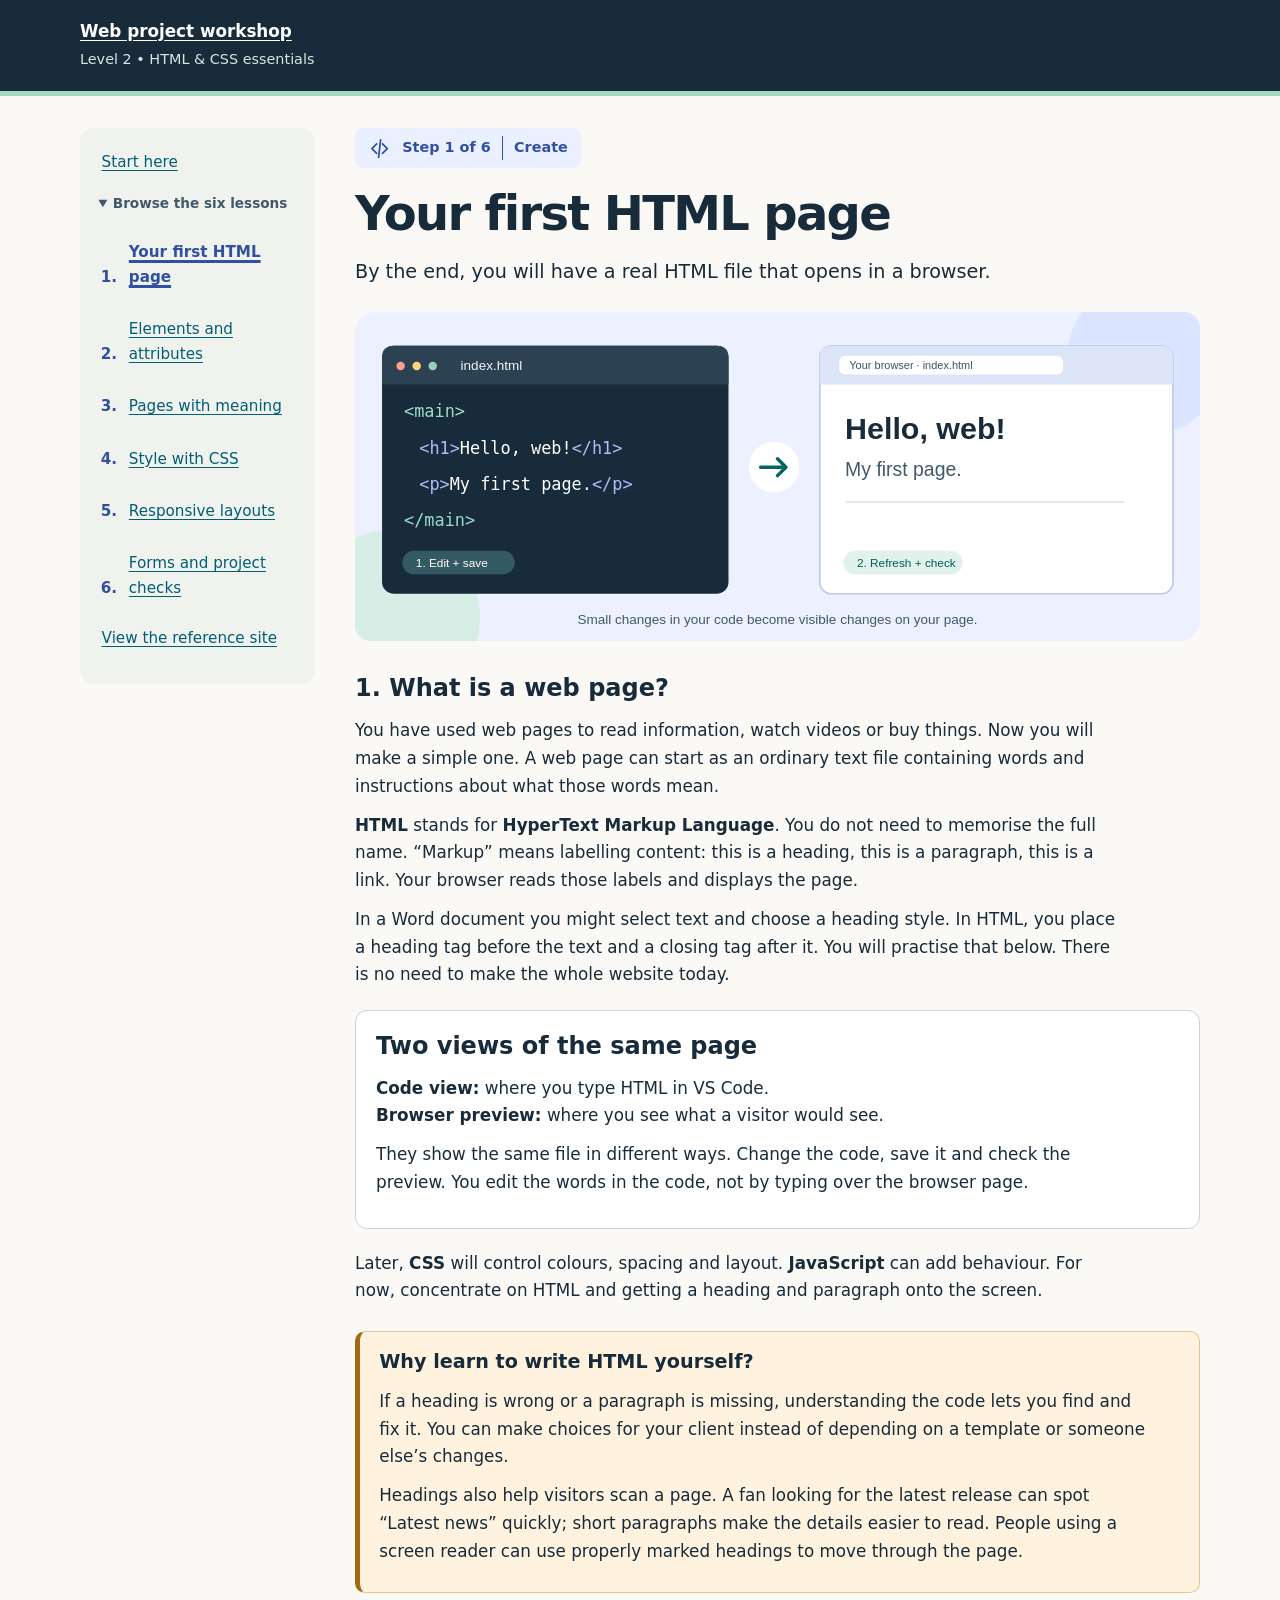
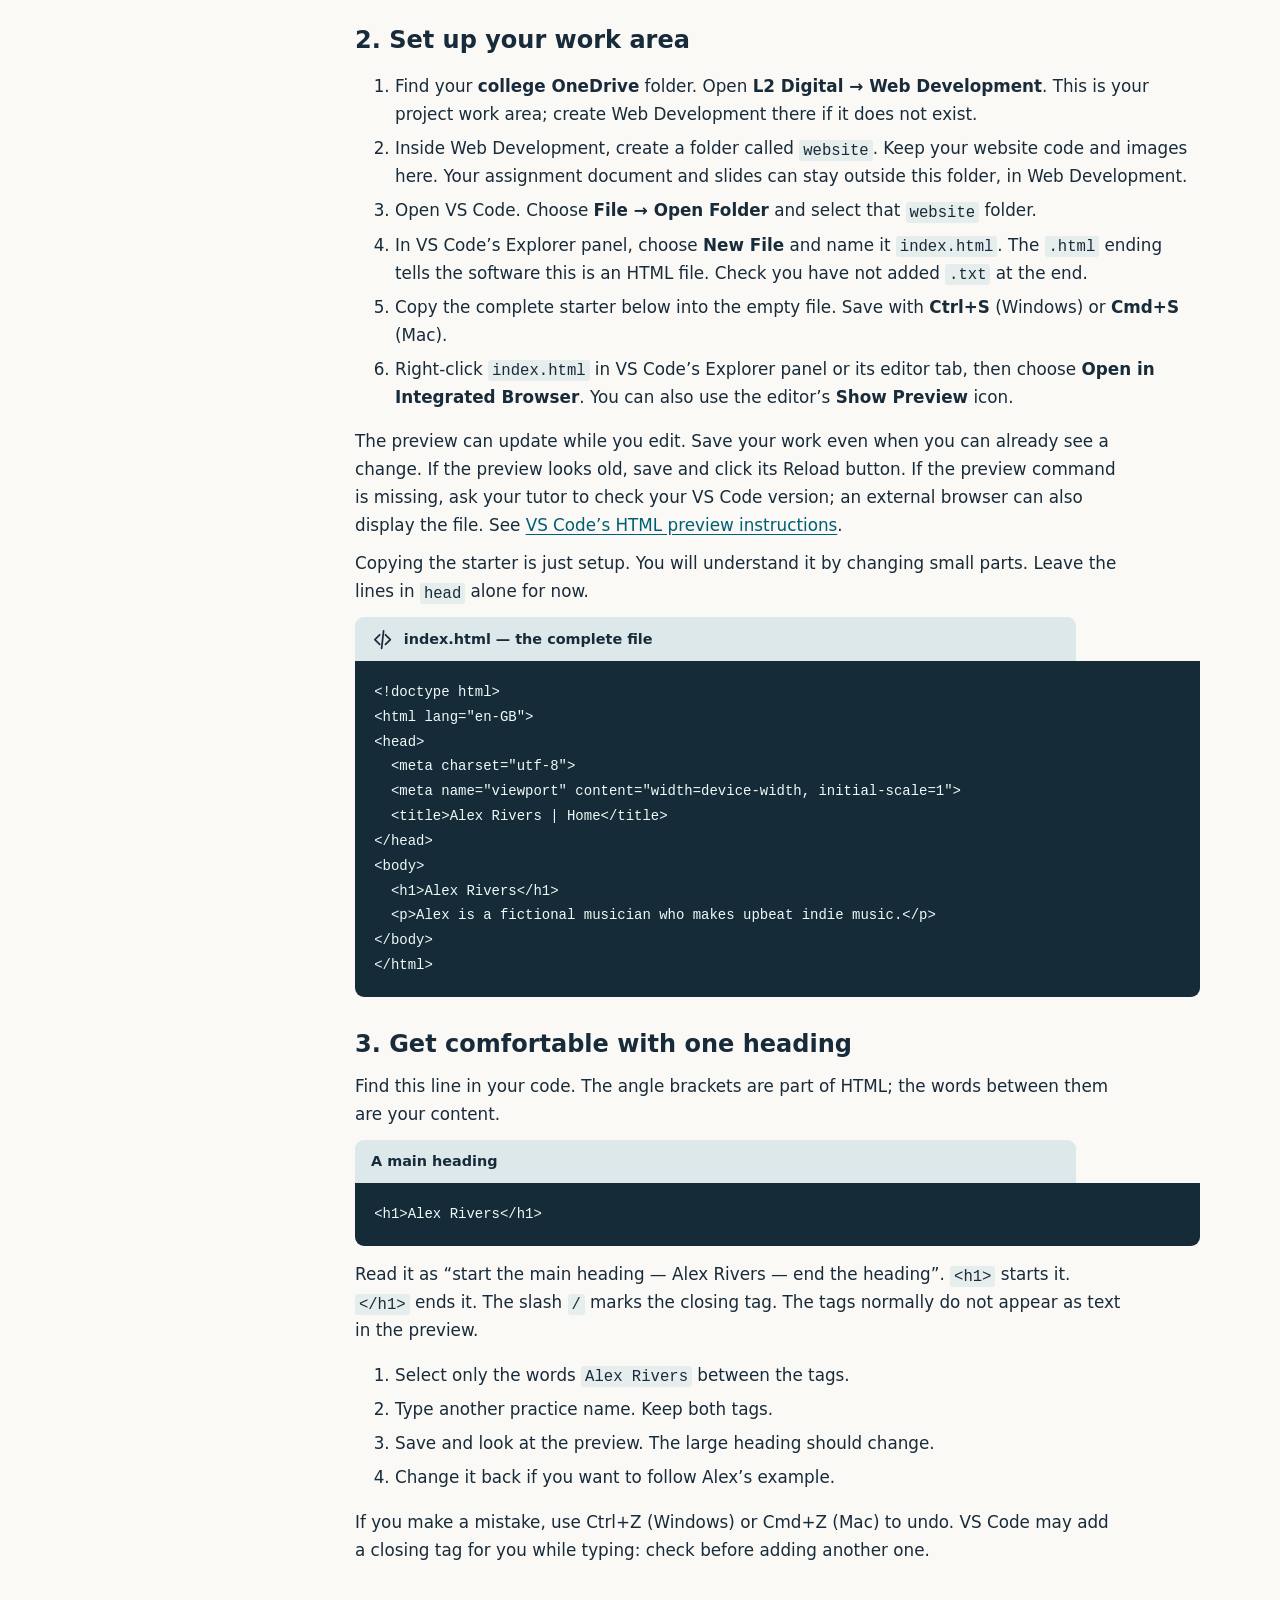
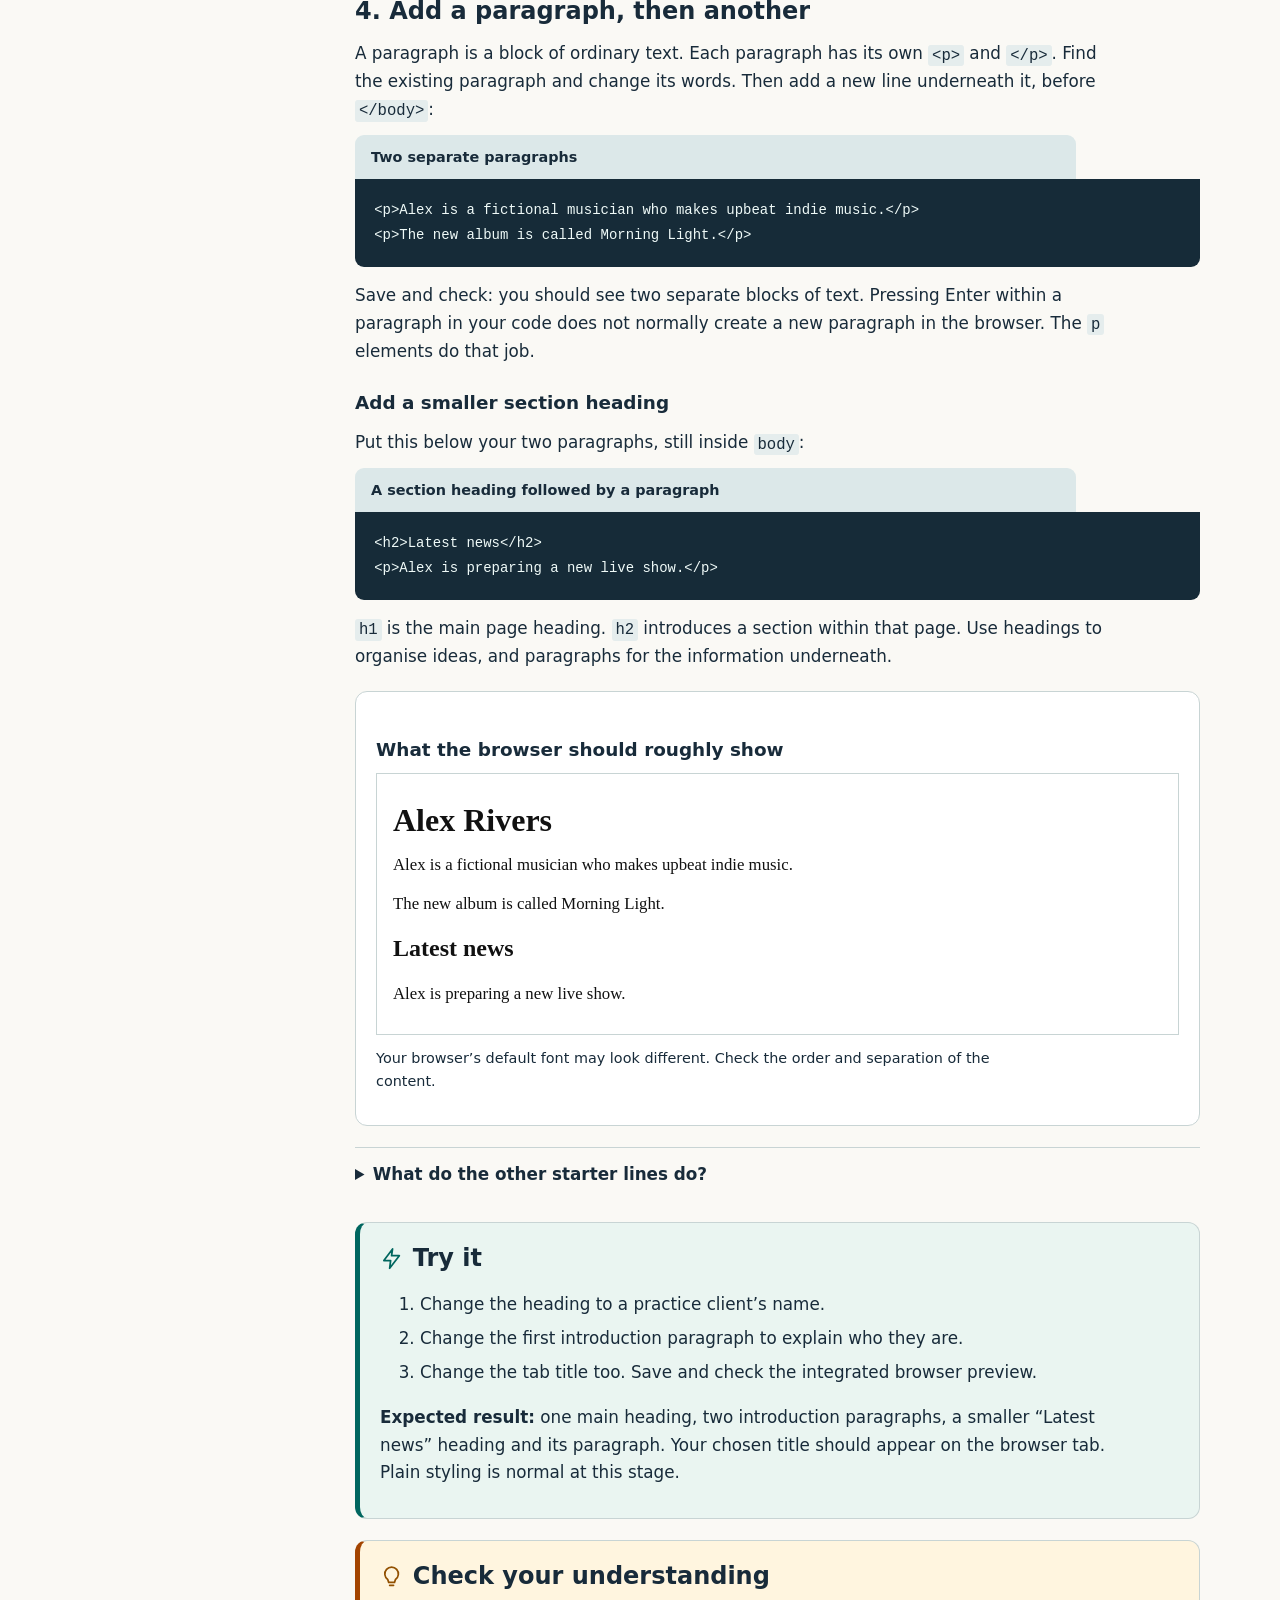
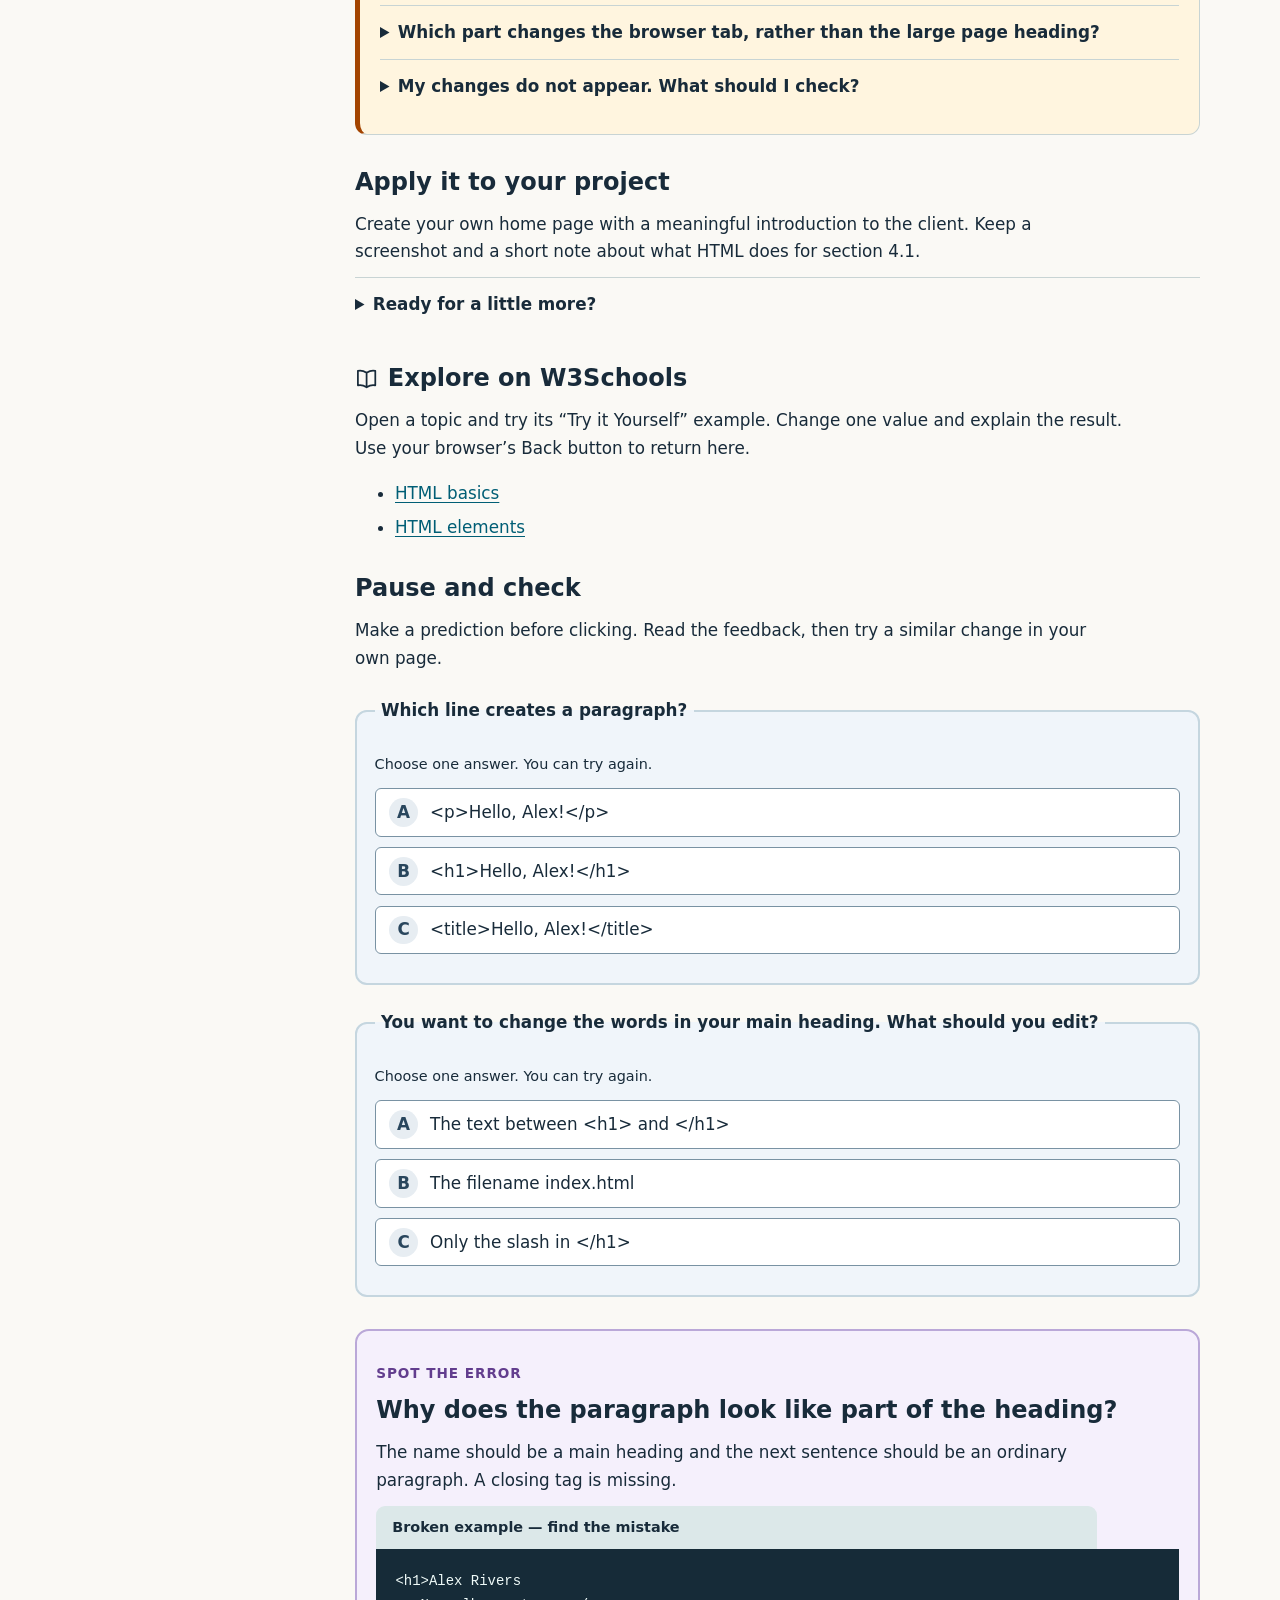
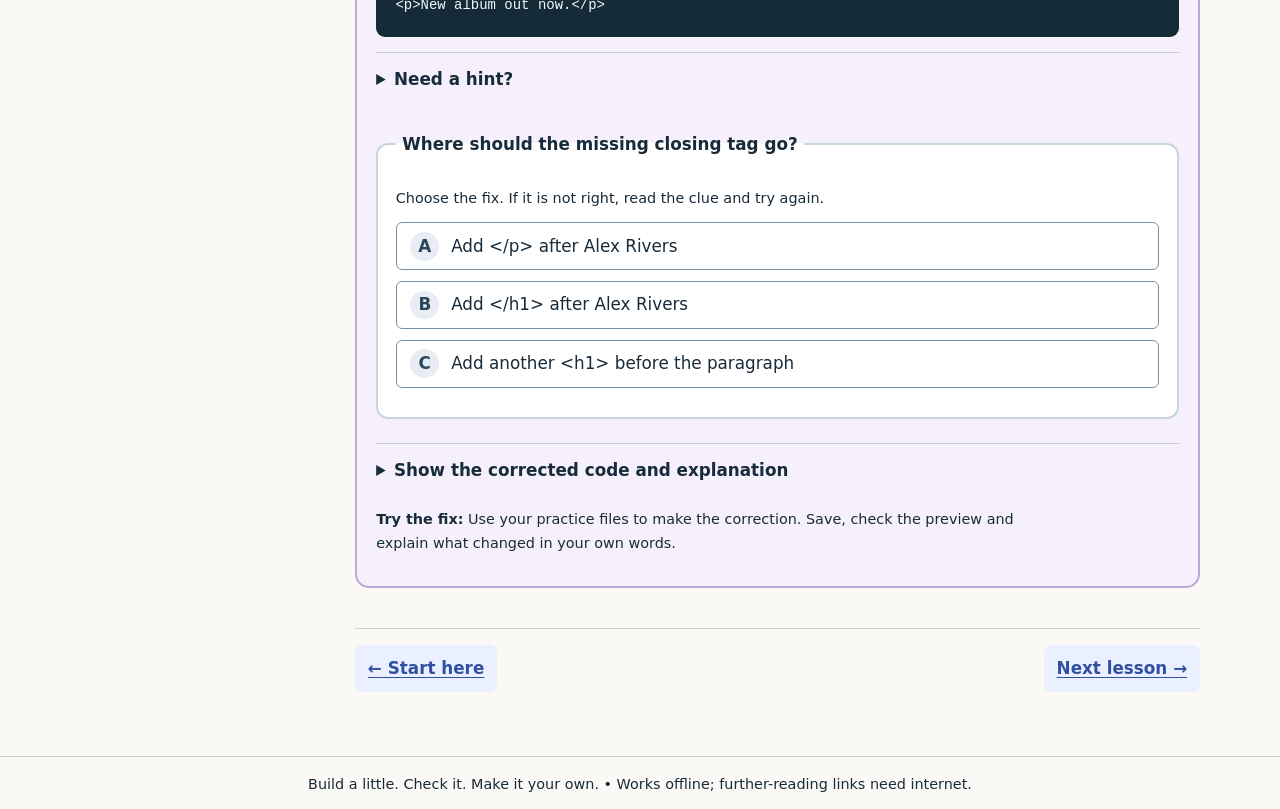
==== 01-first-page.html @ 6887e964 "initial commit" ====
<!doctype html>
<html lang="en-GB"><head><meta charset="utf-8"><meta name="viewport" content="width=device-width, initial-scale=1"><title>Your first HTML page | Web project workshop</title><link rel="stylesheet" href="tutorial.css"><script src="tutorial.js" defer></script></head>
<body data-step="1"><a class="skip" href="#main">Skip to lesson</a><header class="site-header"><a href="project_tutorial.html">Web project workshop</a><p>Level 2 • HTML &amp; CSS essentials</p></header><div class="shell"><nav class="lesson-nav" aria-label="Tutorial lessons"><a href="project_tutorial.html">Start here</a><details class="lesson-menu" open><summary>Browse the six lessons</summary><ol><li><a href="01-first-page.html" aria-current="page">Your first HTML page</a></li><li><a href="02-elements-attributes.html">Elements and attributes</a></li><li><a href="03-semantic-pages.html">Pages with meaning</a></li><li><a href="04-css-basics.html">Style with CSS</a></li><li><a href="05-responsive-layout.html">Responsive layouts</a></li><li><a href="06-forms-testing.html">Forms and project checks</a></li></ol><p><a href="example/index.html">View the reference site</a></p></details></nav><main id="main"><div class="lesson-badge"><svg class="icon" viewBox="0 0 24 24" fill="none" stroke="currentColor" stroke-width="1.8" stroke-linecap="round" stroke-linejoin="round" aria-hidden="true"><path d="m9 7-5 5 5 5m6-10 5 5-5 5m-2-14-2 18"/></svg><span>Step 1 of 6</span><span class="badge-topic">Create</span></div><h1>Your first HTML page</h1><p class="intro">By the end, you will have a real HTML file that opens in a browser.</p><figure class="lesson-visual"><img src="assets/from-code-to-page.svg" width="1000" height="390" alt="Edit and save HTML in your code editor, then refresh the browser to see the result."></figure><h2>1. What is a web page?</h2><p>You have used web pages to read information, watch videos or buy things. Now you will make a simple one. A web page can start as an ordinary text file containing words and instructions about what those words mean.</p><p><strong>HTML</strong> stands for <strong>HyperText Markup Language</strong>. You do not need to memorise the full name. “Markup” means labelling content: this is a heading, this is a paragraph, this is a link. Your browser reads those labels and displays the page.</p><p>In a Word document you might select text and choose a heading style. In HTML, you place a heading tag before the text and a closing tag after it. You will practise that below. There is no need to make the whole website today.</p><div class="panel"><h2>Two views of the same page</h2><p><strong>Code view:</strong> where you type HTML in VS Code.<br><strong>Browser preview:</strong> where you see what a visitor would see.</p><p>They show the same file in different ways. Change the code, save it and check the preview. You edit the words in the code, not by typing over the browser page.</p></div><p>Later, <strong>CSS</strong> will control colours, spacing and layout. <strong>JavaScript</strong> can add behaviour. For now, concentrate on HTML and getting a heading and paragraph onto the screen.</p>
<aside class="why-panel"><h2>Why learn to write HTML yourself?</h2><p>If a heading is wrong or a paragraph is missing, understanding the code lets you find and fix it. You can make choices for your client instead of depending on a template or someone else’s changes.</p><p>Headings also help visitors scan a page. A fan looking for the latest release can spot “Latest news” quickly; short paragraphs make the details easier to read. People using a screen reader can use properly marked headings to move through the page.</p></aside><h2>2. Set up your work area</h2><ol><li>Find your <strong>college OneDrive</strong> folder. Open <strong>L2 Digital → Web Development</strong>. This is your project work area; create Web Development there if it does not exist.</li><li>Inside Web Development, create a folder called <code>website</code>. Keep your website code and images here. Your assignment document and slides can stay outside this folder, in Web Development.</li><li>Open VS Code. Choose <strong>File → Open Folder</strong> and select that <code>website</code> folder.</li><li>In VS Code’s Explorer panel, choose <strong>New File</strong> and name it <code>index.html</code>. The <code>.html</code> ending tells the software this is an HTML file. Check you have not added <code>.txt</code> at the end.</li><li>Copy the complete starter below into the empty file. Save with <strong>Ctrl+S</strong> (Windows) or <strong>Cmd+S</strong> (Mac).</li><li>Right-click <code>index.html</code> in VS Code’s Explorer panel or its editor tab, then choose <strong>Open in Integrated Browser</strong>. You can also use the editor’s <strong>Show Preview</strong> icon.</li></ol><p>The preview can update while you edit. Save your work even when you can already see a change. If the preview looks old, save and click its Reload button. If the preview command is missing, ask your tutor to check your VS Code version; an external browser can also display the file. See <a href="https://code.visualstudio.com/docs/languages/html#_preview-html-files-in-the-integrated-browser">VS Code’s HTML preview instructions</a>.</p><p>Copying the starter is just setup. You will understand it by changing small parts. Leave the lines in <code>head</code> alone for now.</p>
<p class="code-title"><svg class="icon" viewBox="0 0 24 24" fill="none" stroke="currentColor" stroke-width="1.8" stroke-linecap="round" stroke-linejoin="round" aria-hidden="true"><path d="m9 7-5 5 5 5m6-10 5 5-5 5m-2-14-2 18"/></svg>index.html — the complete file</p><pre tabindex="0" aria-label="index.html — the complete file"><code>&lt;!doctype html&gt;
&lt;html lang=&quot;en-GB&quot;&gt;
&lt;head&gt;
  &lt;meta charset=&quot;utf-8&quot;&gt;
  &lt;meta name=&quot;viewport&quot; content=&quot;width=device-width, initial-scale=1&quot;&gt;
  &lt;title&gt;Alex Rivers | Home&lt;/title&gt;
&lt;/head&gt;
&lt;body&gt;
  &lt;h1&gt;Alex Rivers&lt;/h1&gt;
  &lt;p&gt;Alex is a fictional musician who makes upbeat indie music.&lt;/p&gt;
&lt;/body&gt;
&lt;/html&gt;</code></pre>
<h2>3. Get comfortable with one heading</h2><p>Find this line in your code. The angle brackets are part of HTML; the words between them are your content.</p><p class="code-title">A main heading</p><pre tabindex="0" aria-label="A main heading"><code>&lt;h1&gt;Alex Rivers&lt;/h1&gt;</code></pre><p>Read it as “start the main heading — Alex Rivers — end the heading”. <code>&lt;h1&gt;</code> starts it. <code>&lt;/h1&gt;</code> ends it. The slash <code>/</code> marks the closing tag. The tags normally do not appear as text in the preview.</p><ol><li>Select only the words <code>Alex Rivers</code> between the tags.</li><li>Type another practice name. Keep both tags.</li><li>Save and look at the preview. The large heading should change.</li><li>Change it back if you want to follow Alex’s example.</li></ol><p>If you make a mistake, use Ctrl+Z (Windows) or Cmd+Z (Mac) to undo. VS Code may add a closing tag for you while typing: check before adding another one.</p>
<h2>4. Add a paragraph, then another</h2><p>A paragraph is a block of ordinary text. Each paragraph has its own <code>&lt;p&gt;</code> and <code>&lt;/p&gt;</code>. Find the existing paragraph and change its words. Then add a new line underneath it, before <code>&lt;/body&gt;</code>:</p><p class="code-title">Two separate paragraphs</p><pre tabindex="0" aria-label="Two separate paragraphs"><code>&lt;p&gt;Alex is a fictional musician who makes upbeat indie music.&lt;/p&gt;
&lt;p&gt;The new album is called Morning Light.&lt;/p&gt;</code></pre><p>Save and check: you should see two separate blocks of text. Pressing Enter within a paragraph in your code does not normally create a new paragraph in the browser. The <code>p</code> elements do that job.</p><h3>Add a smaller section heading</h3><p>Put this below your two paragraphs, still inside <code>body</code>:</p><p class="code-title">A section heading followed by a paragraph</p><pre tabindex="0" aria-label="A section heading followed by a paragraph"><code>&lt;h2&gt;Latest news&lt;/h2&gt;
&lt;p&gt;Alex is preparing a new live show.&lt;/p&gt;</code></pre><p><code>h1</code> is the main page heading. <code>h2</code> introduces a section within that page. Use headings to organise ideas, and paragraphs for the information underneath.</p><div class="example"><h3>What the browser should roughly show</h3><div class="text-preview"><p class="preview-h1">Alex Rivers</p><p>Alex is a fictional musician who makes upbeat indie music.</p><p>The new album is called Morning Light.</p><p class="preview-h2">Latest news</p><p>Alex is preparing a new live show.</p></div><p class="small">Your browser’s default font may look different. Check the order and separation of the content.</p></div><details><summary>What do the other starter lines do?</summary><ul><li><code>&lt;!doctype html&gt;</code> tells the browser to use modern HTML.</li><li><code>&lt;html lang="en-GB"&gt;</code> wraps the document and identifies its language.</li><li><code>&lt;head&gt;</code> contains information about the page. It is different from the visible <code>&lt;header&gt;</code> you will meet later.</li><li><code>charset="utf-8"</code> supports characters such as £.</li><li>The <code>viewport</code> line helps the page use a mobile screen’s width.</li><li><code>&lt;title&gt;</code> sets the browser-tab title.</li><li><code>&lt;body&gt;</code> contains the visible content. Here, <code>h1</code> is the main heading and <code>p</code> is a paragraph.</li></ul></details><section class="task"><h2><svg class="icon" viewBox="0 0 24 24" fill="none" stroke="currentColor" stroke-width="1.8" stroke-linecap="round" stroke-linejoin="round" aria-hidden="true"><path d="m13 2-9 12h7l-1 8 10-13h-8Z"/></svg>Try it</h2><ol><li>Change the heading to a practice client’s name.</li><li>Change the first introduction paragraph to explain who they are.</li><li>Change the tab title too. Save and check the integrated browser preview.</li></ol><p><strong>Expected result:</strong> one main heading, two introduction paragraphs, a smaller “Latest news” heading and its paragraph. Your chosen title should appear on the browser tab. Plain styling is normal at this stage.</p></section><section class="check"><h2><svg class="icon" viewBox="0 0 24 24" fill="none" stroke="currentColor" stroke-width="1.8" stroke-linecap="round" stroke-linejoin="round" aria-hidden="true"><path d="M9 18h6m-5 3h4M8 15a7 7 0 1 1 8 0l-1 3H9Z"/></svg>Check your understanding</h2><details><summary>Which part changes the browser tab, rather than the large page heading?</summary><p>The <code>title</code> element changes the tab. The <code>h1</code> element changes the visible main heading.</p></details><details><summary>My changes do not appear. What should I check?</summary><p>Save the file, use the preview’s Reload button, then check that the preview shows the same file you edited. Check its folder and filename.</p></details></section><h2>Apply it to your project</h2><p>Create your own home page with a meaningful introduction to the client. Keep a screenshot and a short note about what HTML does for section 4.1.</p><details><summary>Ready for a little more?</summary><p>Add a second <code>h2</code> section called “About the music”, with a paragraph beneath it. Explain how a visitor can tell which paragraph belongs to each heading.</p></details><section><h2 class="reading-title"><svg class="icon" viewBox="0 0 24 24" fill="none" stroke="currentColor" stroke-width="1.8" stroke-linecap="round" stroke-linejoin="round" aria-hidden="true"><path d="M12 6v15M3 4c4-1 6 0 9 2 3-2 5-3 9-2v15c-4-1-6 0-9 2-3-2-5-3-9-2Z"/></svg>Explore on W3Schools</h2><p>Open a topic and try its “Try it Yourself” example. Change one value and explain the result. Use your browser’s Back button to return here.</p><ul><li><a href="https://www.w3schools.com/html/html_basic.asp">HTML basics</a></li><li><a href="https://www.w3schools.com/html/html_elements.asp">HTML elements</a></li></ul></section><section class="understanding"><h2>Pause and check</h2><p>Make a prediction before clicking. Read the feedback, then try a similar change in your own page.</p><fieldset class="quiz" id="quiz-1-1"><legend>Which line creates a paragraph?</legend><p class="small">Choose one answer. You can try again.</p><div class="quiz-options"><button type="button" class="quiz-option" aria-pressed="false" data-correct="true" data-feedback="Correct. The p element marks a paragraph of ordinary text." disabled><span class="answer-letter">A</span><span>&lt;p&gt;Hello, Alex!&lt;/p&gt;</span></button><button type="button" class="quiz-option" aria-pressed="false" data-correct="false" data-feedback="That creates the main page heading. Try the tag used for a paragraph." disabled><span class="answer-letter">B</span><span>&lt;h1&gt;Hello, Alex!&lt;/h1&gt;</span></button><button type="button" class="quiz-option" aria-pressed="false" data-correct="false" data-feedback="That changes the browser-tab title, not a paragraph in the page." disabled><span class="answer-letter">C</span><span>&lt;title&gt;Hello, Alex!&lt;/title&gt;</span></button></div><p class="quiz-feedback" role="status" aria-live="polite" aria-atomic="true"></p><noscript><p>Clickable answers need JavaScript. Think of your answer, then open the explanation below.</p><details><summary>Answer and explanation</summary><p>&lt;p&gt;Hello, Alex!&lt;/p&gt;. Correct. The p element marks a paragraph of ordinary text.</p></details></noscript></fieldset><fieldset class="quiz" id="quiz-1-2"><legend>You want to change the words in your main heading. What should you edit?</legend><p class="small">Choose one answer. You can try again.</p><div class="quiz-options"><button type="button" class="quiz-option" aria-pressed="false" data-correct="true" data-feedback="Correct. Keep the tags and replace the content between them." disabled><span class="answer-letter">A</span><span>The text between &lt;h1&gt; and &lt;/h1&gt;</span></button><button type="button" class="quiz-option" aria-pressed="false" data-correct="false" data-feedback="Renaming the file does not change the heading text inside it." disabled><span class="answer-letter">B</span><span>The filename index.html</span></button><button type="button" class="quiz-option" aria-pressed="false" data-correct="false" data-feedback="The slash is part of the closing tag. Keep it and change the words instead." disabled><span class="answer-letter">C</span><span>Only the slash in &lt;/h1&gt;</span></button></div><p class="quiz-feedback" role="status" aria-live="polite" aria-atomic="true"></p><noscript><p>Clickable answers need JavaScript. Think of your answer, then open the explanation below.</p><details><summary>Answer and explanation</summary><p>The text between &lt;h1&gt; and &lt;/h1&gt;. Correct. Keep the tags and replace the content between them.</p></details></noscript></fieldset></section><section class="debug-check" id="debug-1"><p class="kicker">Spot the error</p><h2>Why does the paragraph look like part of the heading?</h2><p>The name should be a main heading and the next sentence should be an ordinary paragraph. A closing tag is missing.</p><p class="code-title">Broken example — find the mistake</p><pre tabindex="0" aria-label="Broken code to inspect"><code>&lt;h1&gt;Alex Rivers
&lt;p&gt;New album out now.&lt;/p&gt;</code></pre><details><summary>Need a hint?</summary><p>Match each opening tag to a closing tag with the same name. Which one has no partner?</p></details><fieldset class="quiz"><legend>Where should the missing closing tag go?</legend><p class="small">Choose the fix. If it is not right, read the clue and try again.</p><div class="quiz-options"><button type="button" class="quiz-option" aria-pressed="false" data-correct="false" data-feedback="The name starts with h1, so it needs a matching closing h1 tag." disabled><span class="answer-letter">A</span><span>Add &lt;/p&gt; after Alex Rivers</span></button><button type="button" class="quiz-option" aria-pressed="false" data-correct="true" data-feedback="Correct. Close the heading after the name, before starting the paragraph. Otherwise the browser can treat the paragraph as content inside the heading." disabled><span class="answer-letter">B</span><span>Add &lt;/h1&gt; after Alex Rivers</span></button><button type="button" class="quiz-option" aria-pressed="false" data-correct="false" data-feedback="Another opening tag does not close the first heading. Use a closing tag with a slash." disabled><span class="answer-letter">C</span><span>Add another &lt;h1&gt; before the paragraph</span></button></div><p class="quiz-feedback" role="status" aria-live="polite" aria-atomic="true"></p><noscript><p>Clickable answers need JavaScript. Use the hint and open the worked fix below to check your answer.</p></noscript></fieldset><details class="debug-solution"><summary>Show the corrected code and explanation</summary><pre tabindex="0" aria-label="Corrected code"><code>&lt;h1&gt;Alex Rivers&lt;/h1&gt;
&lt;p&gt;New album out now.&lt;/p&gt;</code></pre><p>Now the heading and paragraph are separate elements. Browsers often try to recover from mistakes, so broken HTML may still display something; check the structure as well as its appearance.</p></details><p class="small"><strong>Try the fix:</strong> Use your practice files to make the correction. Save, check the preview and explain what changed in your own words.</p></section><nav class="pager" aria-label="Lesson navigation"><a href="project_tutorial.html">← Start here</a><a href="02-elements-attributes.html">Next lesson →</a></nav></main></div><footer>Build a little. Check it. Make it your own. • Works offline; further-reading links need internet.</footer></body></html>
---- tutorial.css ----
* { box-sizing: border-box; }
:root { color-scheme: light; --ink: #182b3a; --teal: #00665f; --paper: #f7f6f1; --line: #c8d4d4; }
body { margin: 0; color: var(--ink); background: var(--paper); font: 1.05rem/1.65 system-ui, sans-serif; }
a { color: #005e75; text-underline-offset: .2em; }
a:hover { text-decoration-thickness: .16em; }
:focus-visible { outline: 3px solid #a34400; outline-offset: 4px; }
.skip { position: absolute; top: -6rem; left: 1rem; background: white; padding: .7rem; z-index: 5; }
.skip:focus { top: .5rem; }
.site-header { background: #182b3a; color: white; padding: 1.1rem max(1rem, calc((100% - 1120px)/2)); }
.site-header a { color: white; font-weight: 700; }
.site-header p { margin: .15rem 0; font-size: .9rem; color: #d1e9e5; }
.shell { max-width: 1160px; margin: auto; padding: 2rem 1.25rem 4rem; display: grid; gap: 2.5rem; grid-template-columns: 235px minmax(0, 1fr); }
.lesson-nav ol { margin: .5rem 0; padding-left: 1.4rem; }
.lesson-nav li { padding: .45rem .2rem; }
.lesson-nav a { display: inline-block; padding: .2rem; }
.lesson-nav [aria-current] { color: #182b3a; font-weight: 750; text-decoration-thickness: .18em; }
.lesson-nav { font-size: .95rem; }
main { min-width: 0; }
h1 { font-size: clamp(2rem, 5vw, 3rem); line-height: 1.13; letter-spacing: -.035em; margin: .5rem 0 1rem; }
h2 { font-size: 1.5rem; line-height: 1.3; margin: 2rem 0 .8rem; }
h3 { font-size: 1.15rem; margin: 1.4rem 0 .5rem; }
p { max-width: 72ch; margin: .7rem 0; }
.kicker { color: #00665f; font-weight: 750; font-size: .85rem; letter-spacing: .07em; text-transform: uppercase; }
.intro { font-size: 1.2rem; }
.panel, .task, .check, .example { border: 1px solid var(--line); padding: 1.25rem; border-radius: 12px; margin: 1.3rem 0; background: white; }
.task { border-left: 5px solid var(--teal); background: #eaf5f1; }
.check { background: #fff5df; border-left: 5px solid #a34400; }
.panel h2, .task h2, .check h2, .example h2 { margin-top: 0; }
li { margin: .4rem 0; }
code { font: .93em/1.6 ui-monospace, SFMono-Regular, Consolas, monospace; background: #e5eded; padding: .1em .25em; border-radius: 3px; overflow-wrap: anywhere; }
pre { background: #162b38; color: #effaf8; padding: 1.2rem; overflow-x: auto; border-radius: 8px; font-size: .94rem; tab-size: 2; }
pre code { background: transparent; padding: 0; color: inherit; overflow-wrap: normal; }
.code-title { font-weight: 700; font-size: .9rem; margin-bottom: -.4rem; }
button { font: inherit; background: #00665f; color: white; border: 2px solid #00665f; border-radius: 6px; padding: .55rem .85rem; cursor: pointer; }
button:hover { background: #004d48; }
button[aria-pressed="true"] { background: #182b3a; border-color: #182b3a; }
.controls { display: flex; flex-wrap: wrap; gap: .6rem; margin: .8rem 0; }
details { border-top: 1px solid var(--line); padding: .8rem 0; }
summary { cursor: pointer; font-weight: 700; }
.cards { display: grid; grid-template-columns: repeat(2,minmax(0,1fr)); gap: 1rem; }
.card { display: block; border: 1px solid var(--line); background: white; padding: 1.2rem; border-radius: 10px; color: var(--ink); text-decoration: none; }
.card strong { display: block; color: #005e75; font-size: 1.15rem; text-decoration: underline; }
.card span { display: block; margin-top: .5rem; }
.pager { display: flex; flex-wrap: wrap; justify-content: space-between; gap: 1rem; margin-top: 2.5rem; border-top: 1px solid var(--line); padding-top: 1rem; }
footer { padding: 1rem 1.25rem; border-top: 1px solid var(--line); font-size: .9rem; text-align: center; }
.table-wrap { overflow: auto; }
table { border-collapse: collapse; width: 100%; background: white; }
caption { text-align: left; font-weight: 700; padding: .5rem 0; }
th, td { text-align: left; vertical-align: top; padding: .7rem; border: 1px solid var(--line); }
th { background: #e7efed; }
.diagram { text-align: center; border: 2px solid #52756e; padding: .7rem; border-radius: 6px; background: #edf5f1; margin: .6rem 0; }
.diagram .diagram { background: white; }
iframe { display: block; width: 100%; max-width: 100%; height: 480px; border: 2px solid #52756e; background: white; }
textarea { width: 100%; padding: .8rem; font: .95rem/1.5 ui-monospace,monospace; border: 1px solid #52756e; }
label { display: block; font-weight: 650; }
.small { font-size: .9rem; }
@media (max-width: 800px) { .shell { grid-template-columns: minmax(0,1fr); gap: 1.2rem; padding-top: 1rem; } .lesson-nav ol { display: flex; flex-wrap: wrap; gap: .15rem 1.7rem; } .lesson-nav li { padding: .1rem; } }
@media (max-width: 480px) { .cards { grid-template-columns: 1fr; } .panel,.task,.check,.example { padding: 1rem; } }
@media print { .site-header,.lesson-nav,.pager,.controls,footer,.skip,.playground { display: none; } .shell { display: block; padding: 0; } body { font-size: 11pt; background: white; } pre { white-space: pre-wrap; color: black; background: #eee; } .task,.check,.panel { break-inside: avoid; } a { color: black; } }

/* Colour and visual signposts: text labels always accompany icons. */
[hidden] { display: none !important; }
:root { --accent: #00665f; --tint: #e4f3ed; }
body { background: #faf9f5; }
body[data-step="1"] { --accent: #3150a1; --tint: #eaf0ff; }
body[data-step="2"] { --accent: #9d4231; --tint: #ffede6; }
body[data-step="3"] { --accent: #6a3e93; --tint: #f2eafa; }
body[data-step="4"] { --accent: #925000; --tint: #fff2d7; }
body[data-step="5"] { --accent: #00665f; --tint: #e4f3ed; }
body[data-step="6"] { --accent: #91475d; --tint: #fcebf0; }
.site-header { border-bottom: 5px solid #a5d8c4; }
.icon { display: inline-block; width: 1.45rem; height: 1.45rem; flex: 0 0 auto; vertical-align: -.25em; }
.lesson-badge { display: inline-flex; flex-wrap: wrap; align-items: center; gap: .7rem; background: var(--tint); color: var(--accent); padding: .5rem .8rem; border-radius: 8px; margin-bottom: .6rem; font-size: .9rem; font-weight: 750; }
.badge-topic { padding-left: .7rem; border-left: 1px solid currentColor; }
.lesson-nav { align-self: start; padding: 1.15rem; background: #f0f2ee; border-radius: 14px; }
.lesson-nav ol { padding-left: 1.5rem; }
.lesson-nav li::marker { color: var(--accent); font-weight: 750; }
.lesson-nav [aria-current="page"] { color: var(--accent); }
.lesson-visual { margin: 1.5rem 0 2rem; }
.lesson-visual img { display: block; max-width: 100%; height: auto; border-radius: 16px; }
.skill-chips { display: flex; flex-wrap: wrap; gap: .65rem; margin: 1rem 0 1.5rem; }
.skill-chips span { display: inline-flex; align-items: center; gap: .5rem; padding: .5rem .7rem; border-radius: 8px; background: #eaf0ff; color: #3150a1; font-weight: 650; font-size: .9rem; }
.skill-chips span:nth-child(2) { background: #fff2d7; color: #925000; }
.skill-chips span:nth-child(3) { background: #e4f3ed; color: #00665f; }
.card { border-radius: 14px; border-bottom-width: 4px; }
.card:hover { border-color: #6b9690; background: #fbfffd; }
.card .card-top { display: flex; align-items: center; gap: .8rem; margin: 0 0 .8rem; }
.card .card-icon { display: inline-flex; align-items: center; justify-content: center; width: 2.8rem; height: 2.8rem; border-radius: 10px; margin: 0; }
.card .kicker { margin: 0; }
.tone-1 { background: #eaf0ff; color: #3150a1; }
.tone-2 { background: #ffede6; color: #9d4231; }
.tone-3 { background: #f2eafa; color: #6a3e93; }
.tone-4 { background: #fff2d7; color: #925000; }
.tone-5 { background: #e4f3ed; color: #00665f; }
.tone-6 { background: #fcebf0; color: #91475d; }
.task h2, .check h2, .reading-title { display: flex; align-items: center; gap: .6rem; }
.task h2 .icon { color: #00665f; }
.check h2 .icon { color: #925000; }
.code-title { display: flex; align-items: center; gap: .6rem; padding: .65rem 1rem; margin-bottom: -1rem; background: #dce8e9; border-radius: 9px 9px 0 0; }
.code-title + pre { border-radius: 0 0 9px 9px; }
.pager a { padding: .6rem .8rem; background: var(--tint); border-radius: 7px; color: var(--accent); font-weight: 650; }
@media (max-width: 800px) { .lesson-nav { padding: .8rem 1rem; } .lesson-nav ol { gap: .15rem 1.7rem; } }
@media print { .lesson-visual { max-width: 140mm; } .code-title { background: #eee; } }

.lesson-menu { border-top: 0; padding: .4rem 0 0; }
.lesson-menu summary { font-size: .85rem; color: #42596a; padding: .45rem 0; }
@media (min-width: 801px) { .lesson-menu summary { margin-bottom: .4rem; } }

.recap { border-left: 4px solid var(--accent); padding: .2rem 1.2rem; margin: 1.7rem 0; background: var(--tint); border-radius: 0 10px 10px 0; }
.recap h2 { font-size: 1.2rem; margin-top: .8rem; }
.text-preview { background: #fff; color: #111; padding: 1rem; border: 1px solid #c8d4d4; font-family: Georgia, serif; }
.text-preview .preview-h1 { font-size: 2rem; font-weight: bold; line-height: 1.2; }
.text-preview .preview-h2 { font-size: 1.5rem; font-weight: bold; }
.quiz { min-width: 0; margin: 1.5rem 0; padding: 1.1rem; border: 2px solid #c5d6df; border-radius: 12px; background: #f0f5fa; }
.quiz legend { font-weight: 750; padding: 0 .4rem; max-width: 100%; }
.quiz-options { display: grid; gap: .65rem; }
.quiz-option { display: flex; gap: .75rem; align-items: center; width: 100%; text-align: left; color: #182b3a; background: white; border: 1px solid #7992a3; line-height: 1.5; }
.quiz-option:hover { background: #e3edf5; }
.quiz-option[aria-pressed="true"] { background: #dbe9fa; border: 2px solid #3150a1; color: #182b3a; }
.quiz-option:disabled { cursor: default; }
.answer-letter { display: inline-flex; justify-content: center; align-items: center; flex: 0 0 1.8rem; height: 1.8rem; border-radius: 50%; background: #e7edf2; color: #29465d; font-weight: 750; }
.quiz-feedback:not(:empty) { margin-top: 1rem; padding: .8rem; border-left: 4px solid #a35a0c; background: #fff3de; }
.quiz-feedback[data-result="correct"] { border-color: #00665f; background: #e4f3ed; }
@media print { .quiz { break-inside: avoid; } .quiz-option { color: black; background: white; } }

.why-panel { margin: 1.6rem 0; padding: 1rem 1.2rem; background: #fff3df; border: 1px solid #e2c796; border-left: 5px solid #a46712; border-radius: 10px; }
.why-panel h2 { margin-top: .15rem; font-size: 1.2rem; }
@media print { .why-panel { break-inside: avoid; } }

.debug-check { margin: 2rem 0; padding: 1.2rem; border: 2px solid #baa8d8; border-radius: 14px; background: #f5f0fc; }
.debug-check > h2 { margin-top: .4rem; }
.debug-check > .kicker { color: #623d8e; }
.debug-check .quiz { background: white; }
@media (max-width: 480px) { .debug-check { padding: .8rem; } }
@media print { .debug-check { border-color: #777; } }

/* Preview width selection: neutral options, filled selected option. */
#width-controls button {
  background: #ffffff;
  color: #334653;
  border-color: #82929d;
}
#width-controls button:hover {
  background: #eef2f4;
  border-color: #526672;
}
#width-controls button[aria-pressed="true"] {
  background: #00665f;
  color: #ffffff;
  border-color: #00665f;
  font-weight: 700;
}
#width-controls button[aria-pressed="true"]:hover {
  background: #004d48;
  border-color: #004d48;
}
#width-controls .selection-mark { visibility: hidden; }
#width-controls button[aria-pressed="true"] .selection-mark { visibility: visible; }
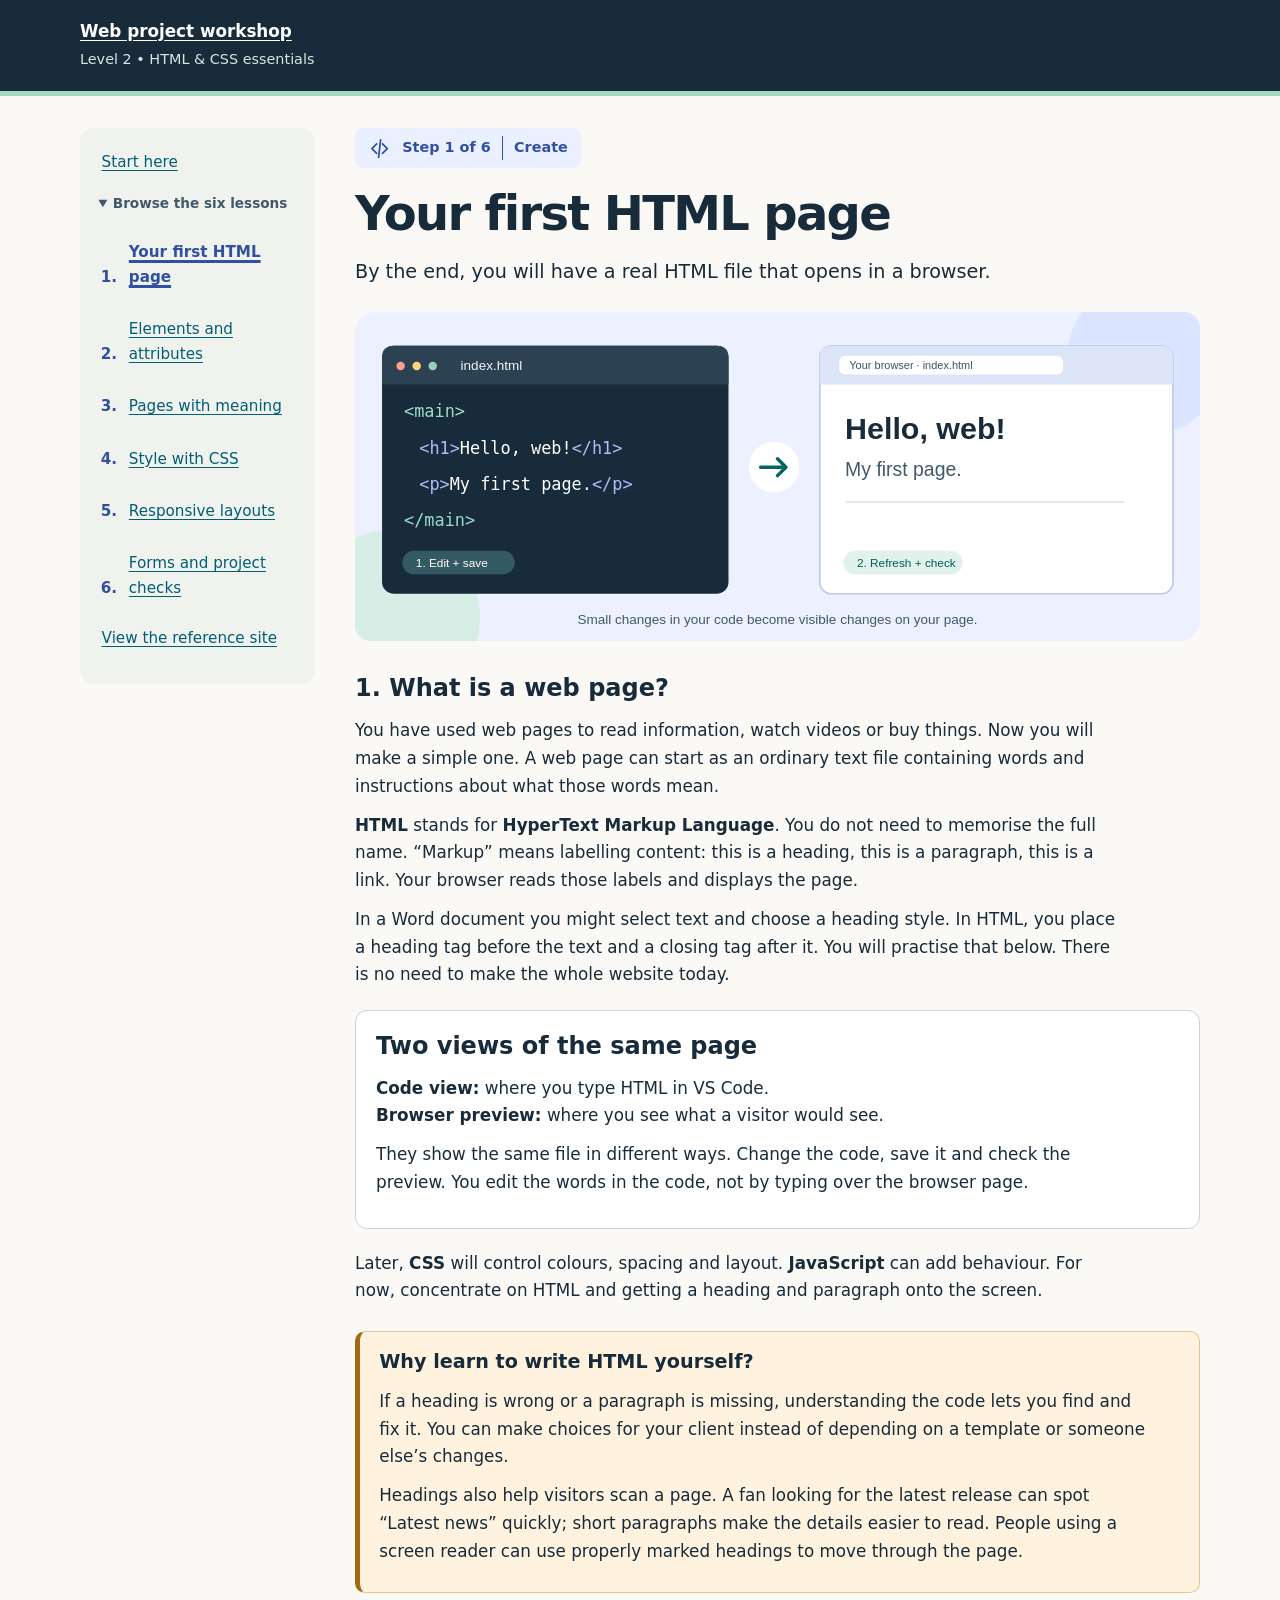
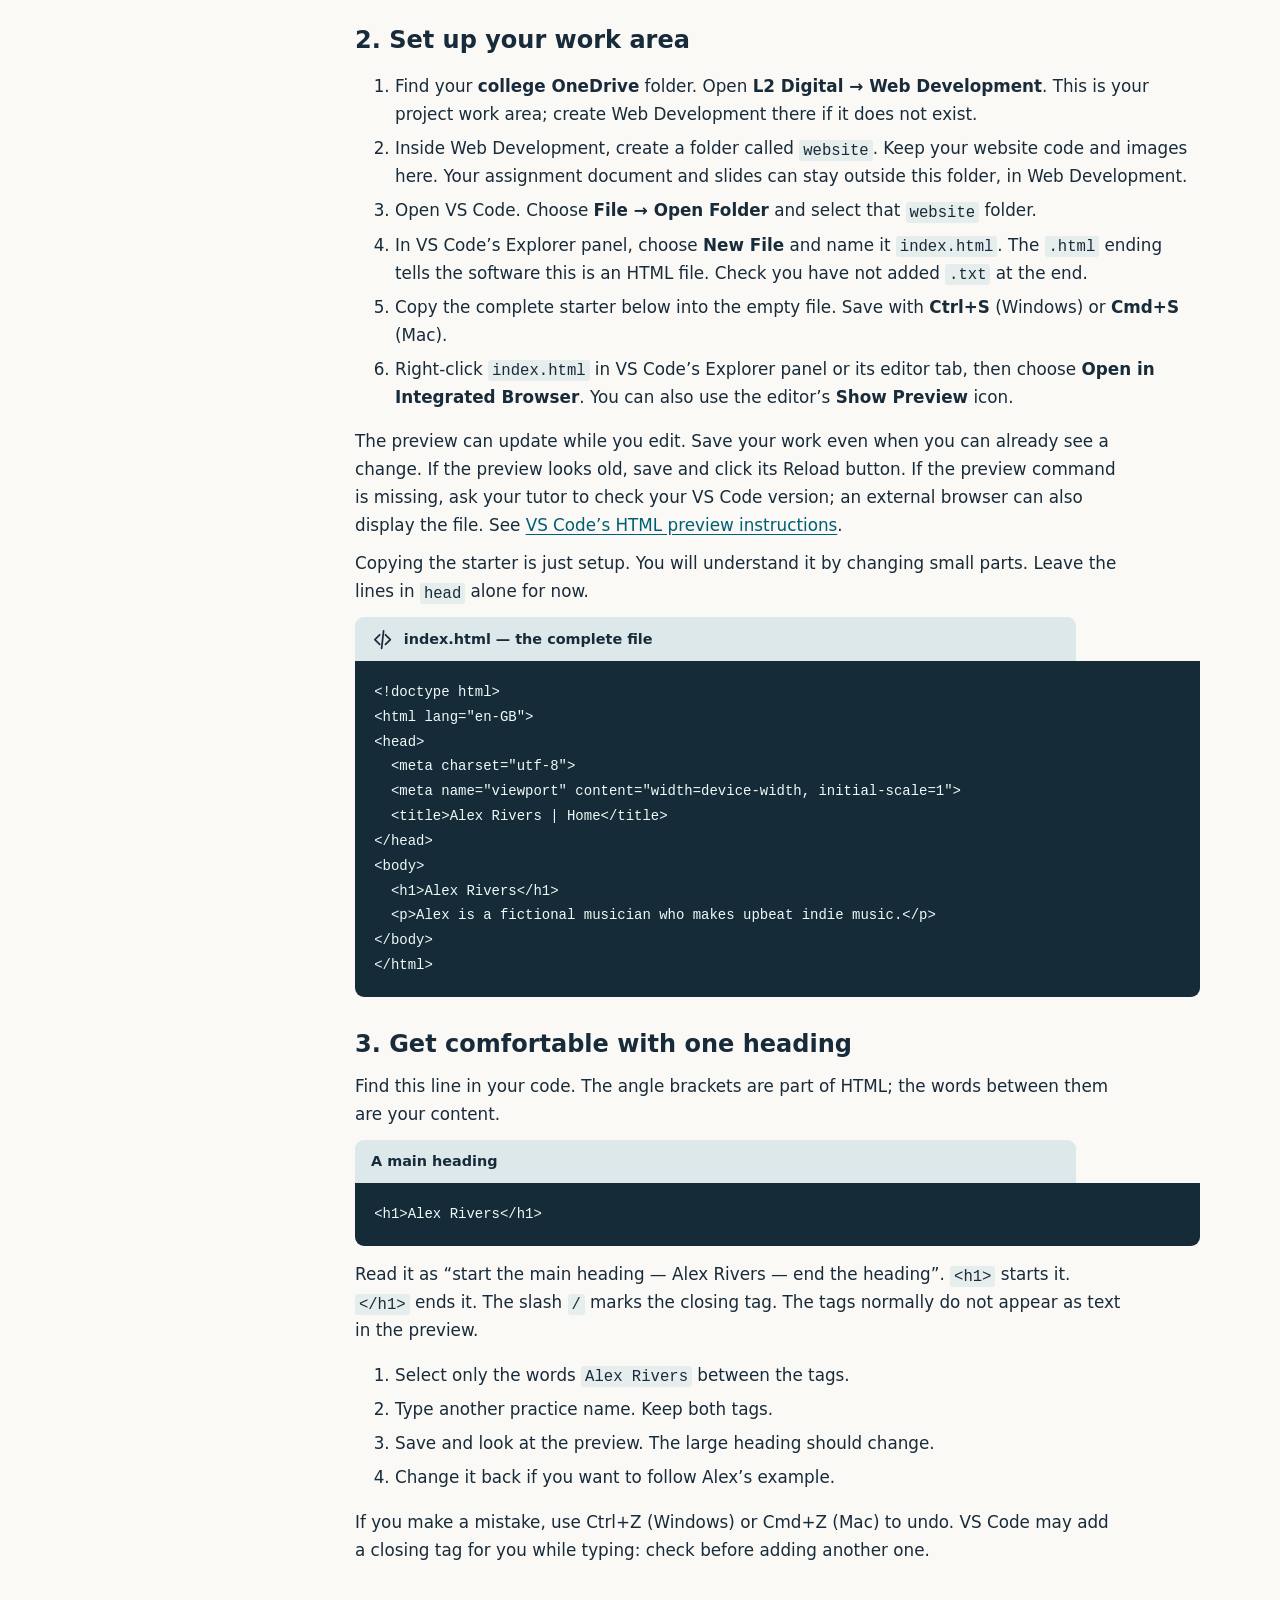
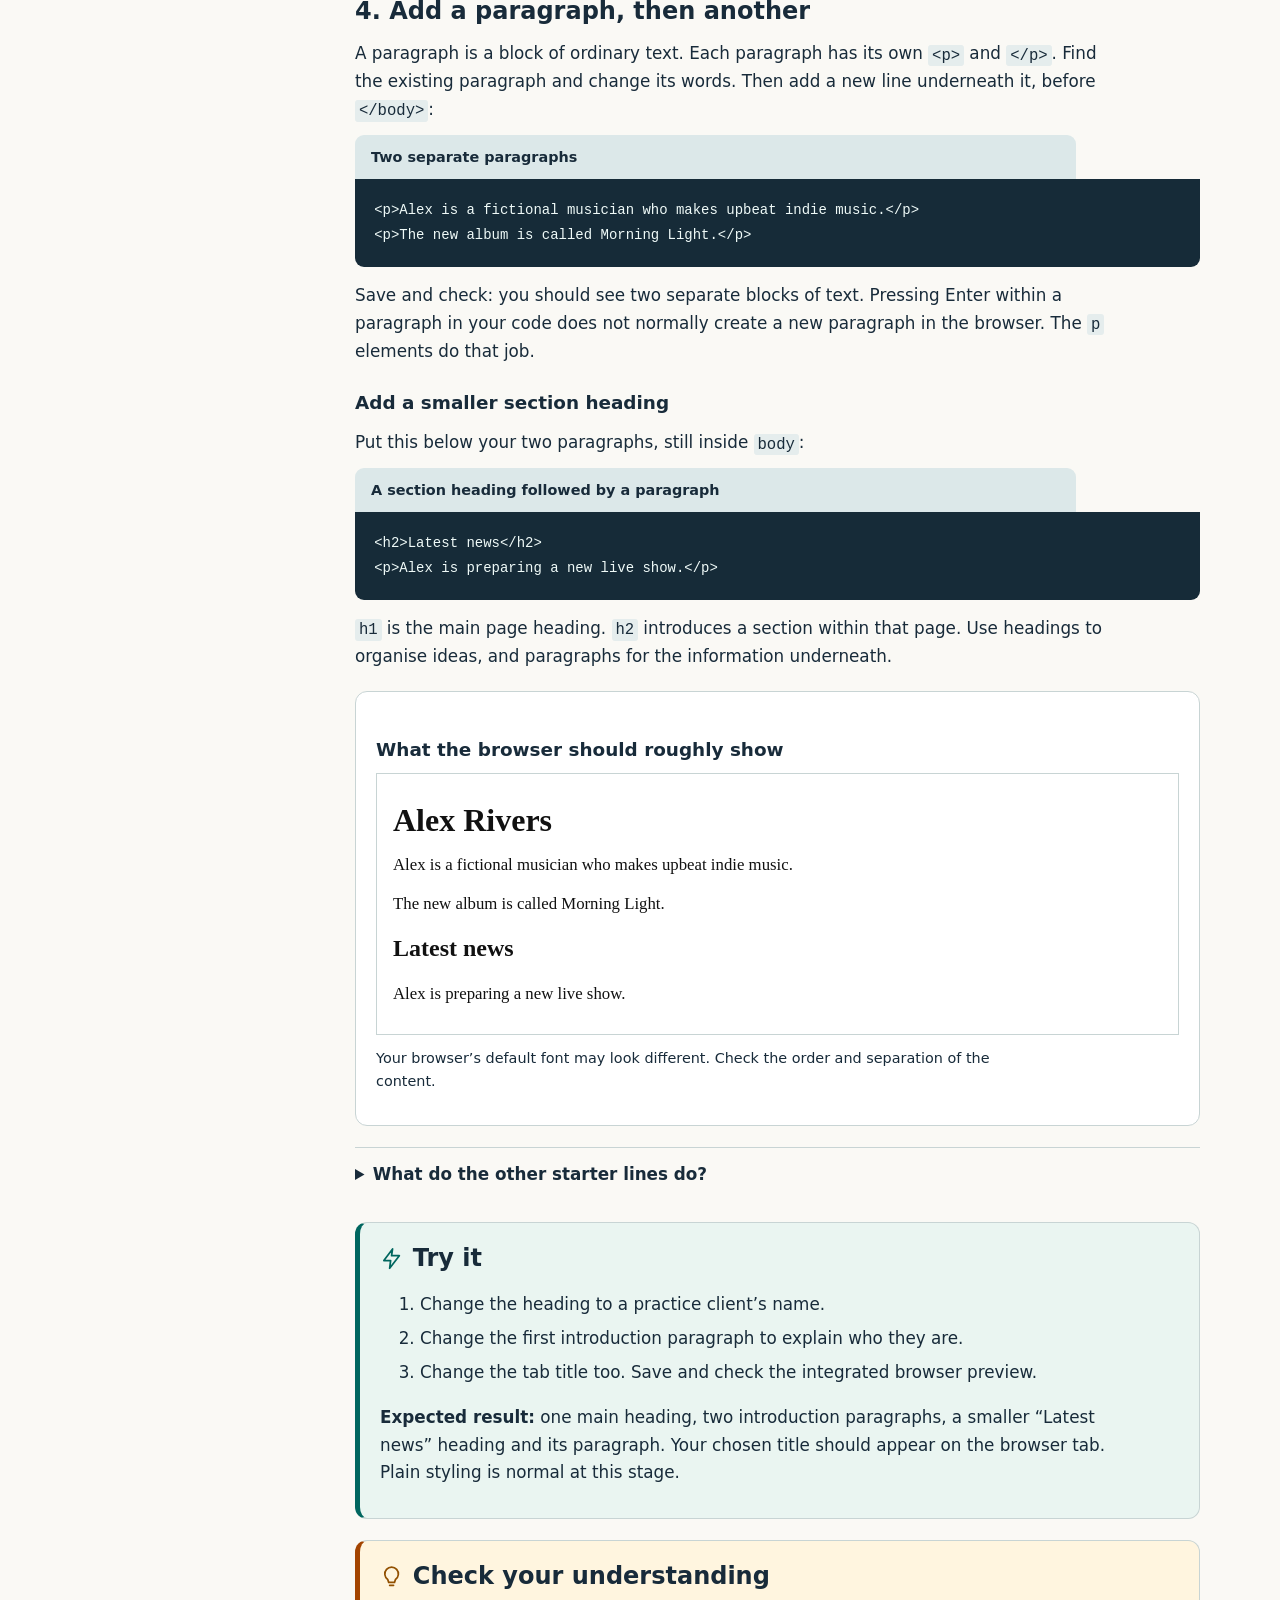
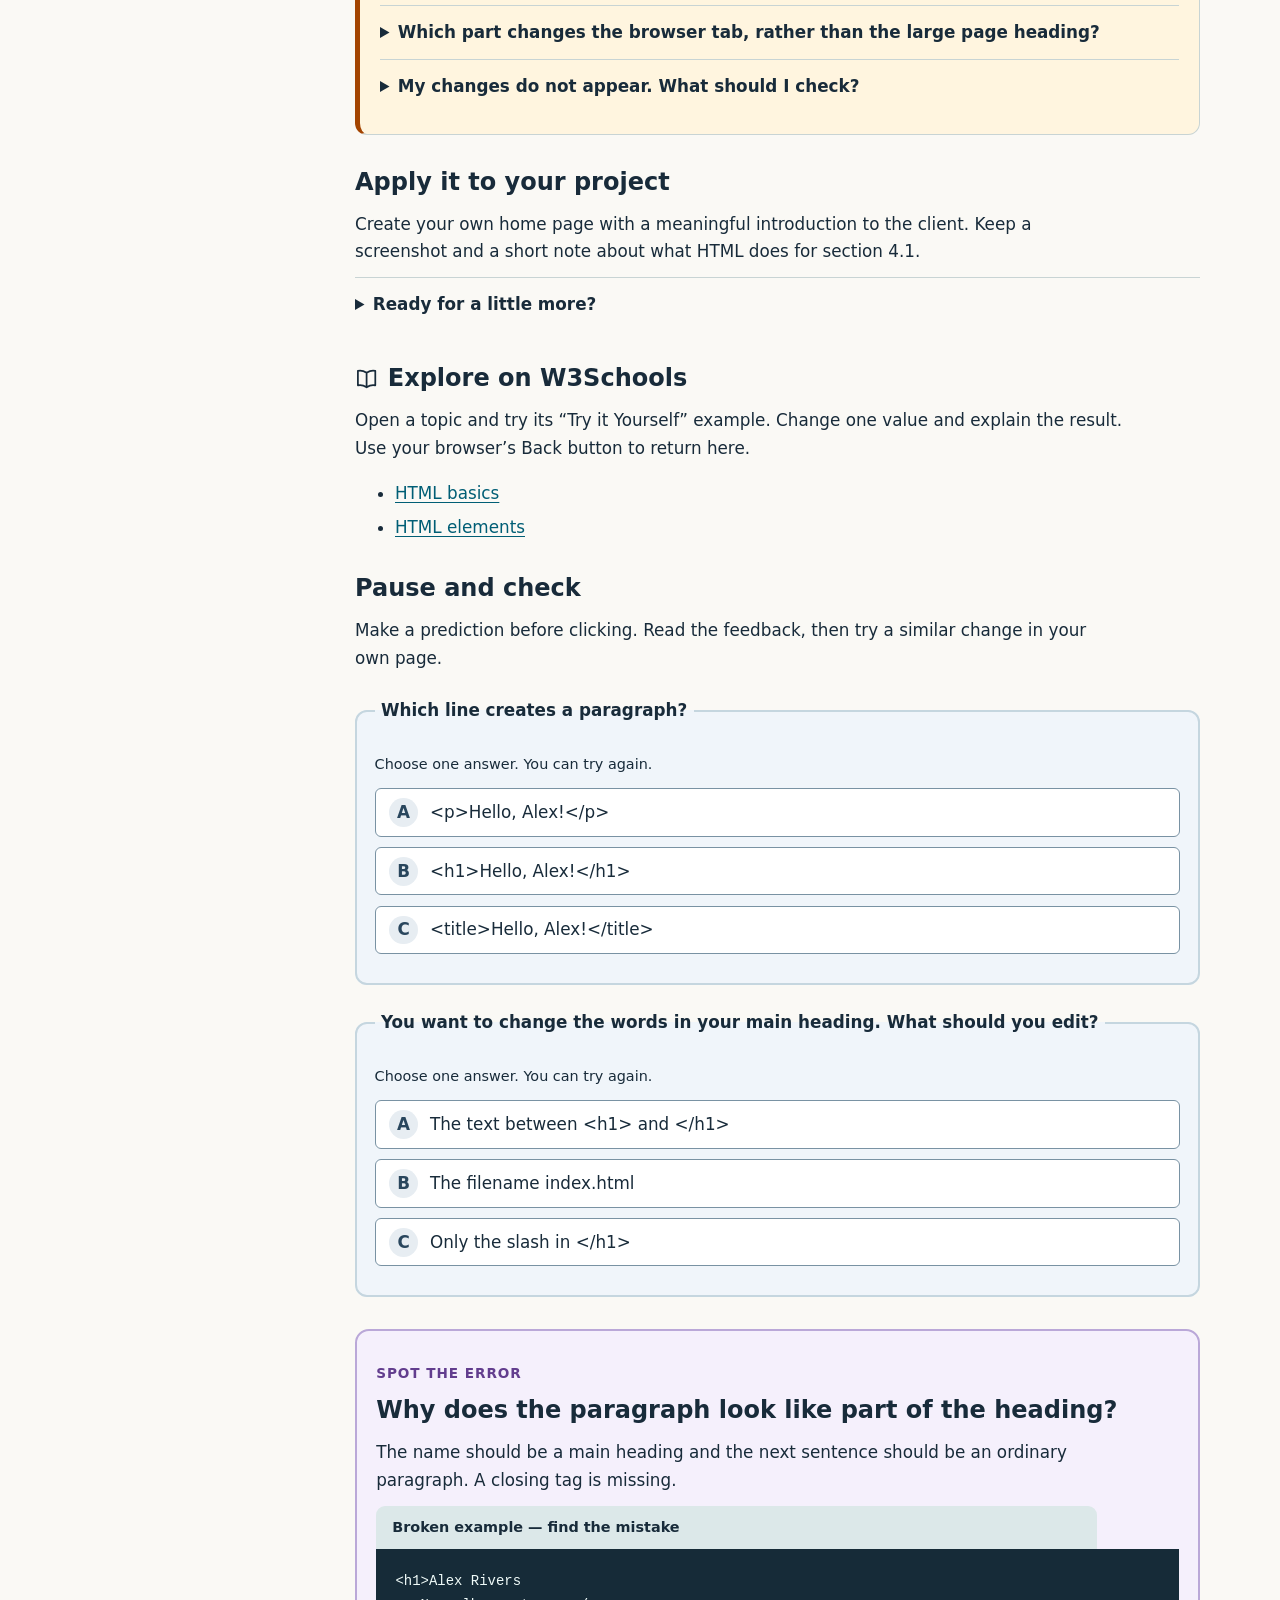
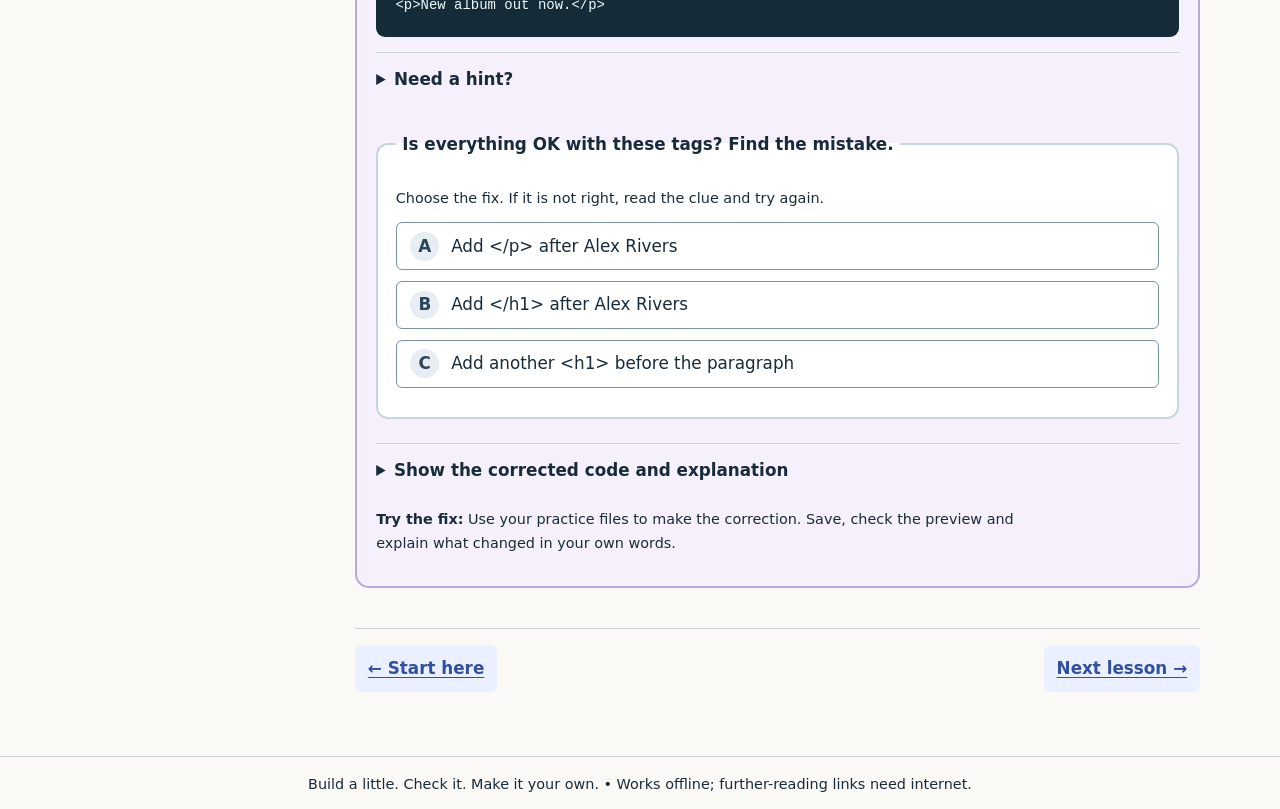
==== commit 2c897bd5: "question change" ====
--- a/01-first-page.html
+++ b/01-first-page.html
@@ -1,8 +1,95 @@
 <!doctype html>
-<html lang="en-GB"><head><meta charset="utf-8"><meta name="viewport" content="width=device-width, initial-scale=1"><title>Your first HTML page | Web project workshop</title><link rel="stylesheet" href="tutorial.css"><script src="tutorial.js" defer></script></head>
-<body data-step="1"><a class="skip" href="#main">Skip to lesson</a><header class="site-header"><a href="project_tutorial.html">Web project workshop</a><p>Level 2 • HTML &amp; CSS essentials</p></header><div class="shell"><nav class="lesson-nav" aria-label="Tutorial lessons"><a href="project_tutorial.html">Start here</a><details class="lesson-menu" open><summary>Browse the six lessons</summary><ol><li><a href="01-first-page.html" aria-current="page">Your first HTML page</a></li><li><a href="02-elements-attributes.html">Elements and attributes</a></li><li><a href="03-semantic-pages.html">Pages with meaning</a></li><li><a href="04-css-basics.html">Style with CSS</a></li><li><a href="05-responsive-layout.html">Responsive layouts</a></li><li><a href="06-forms-testing.html">Forms and project checks</a></li></ol><p><a href="example/index.html">View the reference site</a></p></details></nav><main id="main"><div class="lesson-badge"><svg class="icon" viewBox="0 0 24 24" fill="none" stroke="currentColor" stroke-width="1.8" stroke-linecap="round" stroke-linejoin="round" aria-hidden="true"><path d="m9 7-5 5 5 5m6-10 5 5-5 5m-2-14-2 18"/></svg><span>Step 1 of 6</span><span class="badge-topic">Create</span></div><h1>Your first HTML page</h1><p class="intro">By the end, you will have a real HTML file that opens in a browser.</p><figure class="lesson-visual"><img src="assets/from-code-to-page.svg" width="1000" height="390" alt="Edit and save HTML in your code editor, then refresh the browser to see the result."></figure><h2>1. What is a web page?</h2><p>You have used web pages to read information, watch videos or buy things. Now you will make a simple one. A web page can start as an ordinary text file containing words and instructions about what those words mean.</p><p><strong>HTML</strong> stands for <strong>HyperText Markup Language</strong>. You do not need to memorise the full name. “Markup” means labelling content: this is a heading, this is a paragraph, this is a link. Your browser reads those labels and displays the page.</p><p>In a Word document you might select text and choose a heading style. In HTML, you place a heading tag before the text and a closing tag after it. You will practise that below. There is no need to make the whole website today.</p><div class="panel"><h2>Two views of the same page</h2><p><strong>Code view:</strong> where you type HTML in VS Code.<br><strong>Browser preview:</strong> where you see what a visitor would see.</p><p>They show the same file in different ways. Change the code, save it and check the preview. You edit the words in the code, not by typing over the browser page.</p></div><p>Later, <strong>CSS</strong> will control colours, spacing and layout. <strong>JavaScript</strong> can add behaviour. For now, concentrate on HTML and getting a heading and paragraph onto the screen.</p>
-<aside class="why-panel"><h2>Why learn to write HTML yourself?</h2><p>If a heading is wrong or a paragraph is missing, understanding the code lets you find and fix it. You can make choices for your client instead of depending on a template or someone else’s changes.</p><p>Headings also help visitors scan a page. A fan looking for the latest release can spot “Latest news” quickly; short paragraphs make the details easier to read. People using a screen reader can use properly marked headings to move through the page.</p></aside><h2>2. Set up your work area</h2><ol><li>Find your <strong>college OneDrive</strong> folder. Open <strong>L2 Digital → Web Development</strong>. This is your project work area; create Web Development there if it does not exist.</li><li>Inside Web Development, create a folder called <code>website</code>. Keep your website code and images here. Your assignment document and slides can stay outside this folder, in Web Development.</li><li>Open VS Code. Choose <strong>File → Open Folder</strong> and select that <code>website</code> folder.</li><li>In VS Code’s Explorer panel, choose <strong>New File</strong> and name it <code>index.html</code>. The <code>.html</code> ending tells the software this is an HTML file. Check you have not added <code>.txt</code> at the end.</li><li>Copy the complete starter below into the empty file. Save with <strong>Ctrl+S</strong> (Windows) or <strong>Cmd+S</strong> (Mac).</li><li>Right-click <code>index.html</code> in VS Code’s Explorer panel or its editor tab, then choose <strong>Open in Integrated Browser</strong>. You can also use the editor’s <strong>Show Preview</strong> icon.</li></ol><p>The preview can update while you edit. Save your work even when you can already see a change. If the preview looks old, save and click its Reload button. If the preview command is missing, ask your tutor to check your VS Code version; an external browser can also display the file. See <a href="https://code.visualstudio.com/docs/languages/html#_preview-html-files-in-the-integrated-browser">VS Code’s HTML preview instructions</a>.</p><p>Copying the starter is just setup. You will understand it by changing small parts. Leave the lines in <code>head</code> alone for now.</p>
-<p class="code-title"><svg class="icon" viewBox="0 0 24 24" fill="none" stroke="currentColor" stroke-width="1.8" stroke-linecap="round" stroke-linejoin="round" aria-hidden="true"><path d="m9 7-5 5 5 5m6-10 5 5-5 5m-2-14-2 18"/></svg>index.html — the complete file</p><pre tabindex="0" aria-label="index.html — the complete file"><code>&lt;!doctype html&gt;
+<html lang="en-GB">
+
+<head>
+  <meta charset="utf-8">
+  <meta name="viewport" content="width=device-width, initial-scale=1">
+  <title>Your first HTML page | Web project workshop</title>
+  <link rel="stylesheet" href="tutorial.css">
+  <script src="tutorial.js" defer></script>
+</head>
+
+<body data-step="1"><a class="skip" href="#main">Skip to lesson</a>
+  <header class="site-header"><a href="project_tutorial.html">Web project workshop</a>
+    <p>Level 2 • HTML &amp; CSS essentials</p>
+  </header>
+  <div class="shell">
+    <nav class="lesson-nav" aria-label="Tutorial lessons"><a href="project_tutorial.html">Start here</a>
+      <details class="lesson-menu" open>
+        <summary>Browse the six lessons</summary>
+        <ol>
+          <li><a href="01-first-page.html" aria-current="page">Your first HTML page</a></li>
+          <li><a href="02-elements-attributes.html">Elements and attributes</a></li>
+          <li><a href="03-semantic-pages.html">Pages with meaning</a></li>
+          <li><a href="04-css-basics.html">Style with CSS</a></li>
+          <li><a href="05-responsive-layout.html">Responsive layouts</a></li>
+          <li><a href="06-forms-testing.html">Forms and project checks</a></li>
+        </ol>
+        <p><a href="example/index.html">View the reference site</a></p>
+      </details>
+    </nav>
+    <main id="main">
+      <div class="lesson-badge"><svg class="icon" viewBox="0 0 24 24" fill="none" stroke="currentColor"
+          stroke-width="1.8" stroke-linecap="round" stroke-linejoin="round" aria-hidden="true">
+          <path d="m9 7-5 5 5 5m6-10 5 5-5 5m-2-14-2 18" />
+        </svg><span>Step 1 of 6</span><span class="badge-topic">Create</span></div>
+      <h1>Your first HTML page</h1>
+      <p class="intro">By the end, you will have a real HTML file that opens in a browser.</p>
+      <figure class="lesson-visual"><img src="assets/from-code-to-page.svg" width="1000" height="390"
+          alt="Edit and save HTML in your code editor, then refresh the browser to see the result."></figure>
+      <h2>1. What is a web page?</h2>
+      <p>You have used web pages to read information, watch videos or buy things. Now you will make a simple one. A web
+        page can start as an ordinary text file containing words and instructions about what those words mean.</p>
+      <p><strong>HTML</strong> stands for <strong>HyperText Markup Language</strong>. You do not need to memorise the
+        full name. “Markup” means labelling content: this is a heading, this is a paragraph, this is a link. Your
+        browser reads those labels and displays the page.</p>
+      <p>In a Word document you might select text and choose a heading style. In HTML, you place a heading tag before
+        the text and a closing tag after it. You will practise that below. There is no need to make the whole website
+        today.</p>
+      <div class="panel">
+        <h2>Two views of the same page</h2>
+        <p><strong>Code view:</strong> where you type HTML in VS Code.<br><strong>Browser preview:</strong> where you
+          see what a visitor would see.</p>
+        <p>They show the same file in different ways. Change the code, save it and check the preview. You edit the words
+          in the code, not by typing over the browser page.</p>
+      </div>
+      <p>Later, <strong>CSS</strong> will control colours, spacing and layout. <strong>JavaScript</strong> can add
+        behaviour. For now, concentrate on HTML and getting a heading and paragraph onto the screen.</p>
+      <aside class="why-panel">
+        <h2>Why learn to write HTML yourself?</h2>
+        <p>If a heading is wrong or a paragraph is missing, understanding the code lets you find and fix it. You can
+          make choices for your client instead of depending on a template or someone else’s changes.</p>
+        <p>Headings also help visitors scan a page. A fan looking for the latest release can spot “Latest news” quickly;
+          short paragraphs make the details easier to read. People using a screen reader can use properly marked
+          headings to move through the page.</p>
+      </aside>
+      <h2>2. Set up your work area</h2>
+      <ol>
+        <li>Find your <strong>college OneDrive</strong> folder. Open <strong>L2 Digital → Web Development</strong>. This
+          is your project work area; create Web Development there if it does not exist.</li>
+        <li>Inside Web Development, create a folder called <code>website</code>. Keep your website code and images here.
+          Your assignment document and slides can stay outside this folder, in Web Development.</li>
+        <li>Open VS Code. Choose <strong>File → Open Folder</strong> and select that <code>website</code> folder.</li>
+        <li>In VS Code’s Explorer panel, choose <strong>New File</strong> and name it <code>index.html</code>. The
+          <code>.html</code> ending tells the software this is an HTML file. Check you have not added <code>.txt</code>
+          at the end.</li>
+        <li>Copy the complete starter below into the empty file. Save with <strong>Ctrl+S</strong> (Windows) or
+          <strong>Cmd+S</strong> (Mac).</li>
+        <li>Right-click <code>index.html</code> in VS Code’s Explorer panel or its editor tab, then choose <strong>Open
+            in Integrated Browser</strong>. You can also use the editor’s <strong>Show Preview</strong> icon.</li>
+      </ol>
+      <p>The preview can update while you edit. Save your work even when you can already see a change. If the preview
+        looks old, save and click its Reload button. If the preview command is missing, ask your tutor to check your VS
+        Code version; an external browser can also display the file. See <a
+          href="https://code.visualstudio.com/docs/languages/html#_preview-html-files-in-the-integrated-browser">VS
+          Code’s HTML preview instructions</a>.</p>
+      <p>Copying the starter is just setup. You will understand it by changing small parts. Leave the lines in
+        <code>head</code> alone for now.</p>
+      <p class="code-title"><svg class="icon" viewBox="0 0 24 24" fill="none" stroke="currentColor" stroke-width="1.8"
+          stroke-linecap="round" stroke-linejoin="round" aria-hidden="true">
+          <path d="m9 7-5 5 5 5m6-10 5 5-5 5m-2-14-2 18" />
+        </svg>index.html — the complete file</p>
+      <pre tabindex="0" aria-label="index.html — the complete file"><code>&lt;!doctype html&gt;
 &lt;html lang=&quot;en-GB&quot;&gt;
 &lt;head&gt;
   &lt;meta charset=&quot;utf-8&quot;&gt;
@@ -14,9 +101,203 @@
   &lt;p&gt;Alex is a fictional musician who makes upbeat indie music.&lt;/p&gt;
 &lt;/body&gt;
 &lt;/html&gt;</code></pre>
-<h2>3. Get comfortable with one heading</h2><p>Find this line in your code. The angle brackets are part of HTML; the words between them are your content.</p><p class="code-title">A main heading</p><pre tabindex="0" aria-label="A main heading"><code>&lt;h1&gt;Alex Rivers&lt;/h1&gt;</code></pre><p>Read it as “start the main heading — Alex Rivers — end the heading”. <code>&lt;h1&gt;</code> starts it. <code>&lt;/h1&gt;</code> ends it. The slash <code>/</code> marks the closing tag. The tags normally do not appear as text in the preview.</p><ol><li>Select only the words <code>Alex Rivers</code> between the tags.</li><li>Type another practice name. Keep both tags.</li><li>Save and look at the preview. The large heading should change.</li><li>Change it back if you want to follow Alex’s example.</li></ol><p>If you make a mistake, use Ctrl+Z (Windows) or Cmd+Z (Mac) to undo. VS Code may add a closing tag for you while typing: check before adding another one.</p>
-<h2>4. Add a paragraph, then another</h2><p>A paragraph is a block of ordinary text. Each paragraph has its own <code>&lt;p&gt;</code> and <code>&lt;/p&gt;</code>. Find the existing paragraph and change its words. Then add a new line underneath it, before <code>&lt;/body&gt;</code>:</p><p class="code-title">Two separate paragraphs</p><pre tabindex="0" aria-label="Two separate paragraphs"><code>&lt;p&gt;Alex is a fictional musician who makes upbeat indie music.&lt;/p&gt;
-&lt;p&gt;The new album is called Morning Light.&lt;/p&gt;</code></pre><p>Save and check: you should see two separate blocks of text. Pressing Enter within a paragraph in your code does not normally create a new paragraph in the browser. The <code>p</code> elements do that job.</p><h3>Add a smaller section heading</h3><p>Put this below your two paragraphs, still inside <code>body</code>:</p><p class="code-title">A section heading followed by a paragraph</p><pre tabindex="0" aria-label="A section heading followed by a paragraph"><code>&lt;h2&gt;Latest news&lt;/h2&gt;
-&lt;p&gt;Alex is preparing a new live show.&lt;/p&gt;</code></pre><p><code>h1</code> is the main page heading. <code>h2</code> introduces a section within that page. Use headings to organise ideas, and paragraphs for the information underneath.</p><div class="example"><h3>What the browser should roughly show</h3><div class="text-preview"><p class="preview-h1">Alex Rivers</p><p>Alex is a fictional musician who makes upbeat indie music.</p><p>The new album is called Morning Light.</p><p class="preview-h2">Latest news</p><p>Alex is preparing a new live show.</p></div><p class="small">Your browser’s default font may look different. Check the order and separation of the content.</p></div><details><summary>What do the other starter lines do?</summary><ul><li><code>&lt;!doctype html&gt;</code> tells the browser to use modern HTML.</li><li><code>&lt;html lang="en-GB"&gt;</code> wraps the document and identifies its language.</li><li><code>&lt;head&gt;</code> contains information about the page. It is different from the visible <code>&lt;header&gt;</code> you will meet later.</li><li><code>charset="utf-8"</code> supports characters such as £.</li><li>The <code>viewport</code> line helps the page use a mobile screen’s width.</li><li><code>&lt;title&gt;</code> sets the browser-tab title.</li><li><code>&lt;body&gt;</code> contains the visible content. Here, <code>h1</code> is the main heading and <code>p</code> is a paragraph.</li></ul></details><section class="task"><h2><svg class="icon" viewBox="0 0 24 24" fill="none" stroke="currentColor" stroke-width="1.8" stroke-linecap="round" stroke-linejoin="round" aria-hidden="true"><path d="m13 2-9 12h7l-1 8 10-13h-8Z"/></svg>Try it</h2><ol><li>Change the heading to a practice client’s name.</li><li>Change the first introduction paragraph to explain who they are.</li><li>Change the tab title too. Save and check the integrated browser preview.</li></ol><p><strong>Expected result:</strong> one main heading, two introduction paragraphs, a smaller “Latest news” heading and its paragraph. Your chosen title should appear on the browser tab. Plain styling is normal at this stage.</p></section><section class="check"><h2><svg class="icon" viewBox="0 0 24 24" fill="none" stroke="currentColor" stroke-width="1.8" stroke-linecap="round" stroke-linejoin="round" aria-hidden="true"><path d="M9 18h6m-5 3h4M8 15a7 7 0 1 1 8 0l-1 3H9Z"/></svg>Check your understanding</h2><details><summary>Which part changes the browser tab, rather than the large page heading?</summary><p>The <code>title</code> element changes the tab. The <code>h1</code> element changes the visible main heading.</p></details><details><summary>My changes do not appear. What should I check?</summary><p>Save the file, use the preview’s Reload button, then check that the preview shows the same file you edited. Check its folder and filename.</p></details></section><h2>Apply it to your project</h2><p>Create your own home page with a meaningful introduction to the client. Keep a screenshot and a short note about what HTML does for section 4.1.</p><details><summary>Ready for a little more?</summary><p>Add a second <code>h2</code> section called “About the music”, with a paragraph beneath it. Explain how a visitor can tell which paragraph belongs to each heading.</p></details><section><h2 class="reading-title"><svg class="icon" viewBox="0 0 24 24" fill="none" stroke="currentColor" stroke-width="1.8" stroke-linecap="round" stroke-linejoin="round" aria-hidden="true"><path d="M12 6v15M3 4c4-1 6 0 9 2 3-2 5-3 9-2v15c-4-1-6 0-9 2-3-2-5-3-9-2Z"/></svg>Explore on W3Schools</h2><p>Open a topic and try its “Try it Yourself” example. Change one value and explain the result. Use your browser’s Back button to return here.</p><ul><li><a href="https://www.w3schools.com/html/html_basic.asp">HTML basics</a></li><li><a href="https://www.w3schools.com/html/html_elements.asp">HTML elements</a></li></ul></section><section class="understanding"><h2>Pause and check</h2><p>Make a prediction before clicking. Read the feedback, then try a similar change in your own page.</p><fieldset class="quiz" id="quiz-1-1"><legend>Which line creates a paragraph?</legend><p class="small">Choose one answer. You can try again.</p><div class="quiz-options"><button type="button" class="quiz-option" aria-pressed="false" data-correct="true" data-feedback="Correct. The p element marks a paragraph of ordinary text." disabled><span class="answer-letter">A</span><span>&lt;p&gt;Hello, Alex!&lt;/p&gt;</span></button><button type="button" class="quiz-option" aria-pressed="false" data-correct="false" data-feedback="That creates the main page heading. Try the tag used for a paragraph." disabled><span class="answer-letter">B</span><span>&lt;h1&gt;Hello, Alex!&lt;/h1&gt;</span></button><button type="button" class="quiz-option" aria-pressed="false" data-correct="false" data-feedback="That changes the browser-tab title, not a paragraph in the page." disabled><span class="answer-letter">C</span><span>&lt;title&gt;Hello, Alex!&lt;/title&gt;</span></button></div><p class="quiz-feedback" role="status" aria-live="polite" aria-atomic="true"></p><noscript><p>Clickable answers need JavaScript. Think of your answer, then open the explanation below.</p><details><summary>Answer and explanation</summary><p>&lt;p&gt;Hello, Alex!&lt;/p&gt;. Correct. The p element marks a paragraph of ordinary text.</p></details></noscript></fieldset><fieldset class="quiz" id="quiz-1-2"><legend>You want to change the words in your main heading. What should you edit?</legend><p class="small">Choose one answer. You can try again.</p><div class="quiz-options"><button type="button" class="quiz-option" aria-pressed="false" data-correct="true" data-feedback="Correct. Keep the tags and replace the content between them." disabled><span class="answer-letter">A</span><span>The text between &lt;h1&gt; and &lt;/h1&gt;</span></button><button type="button" class="quiz-option" aria-pressed="false" data-correct="false" data-feedback="Renaming the file does not change the heading text inside it." disabled><span class="answer-letter">B</span><span>The filename index.html</span></button><button type="button" class="quiz-option" aria-pressed="false" data-correct="false" data-feedback="The slash is part of the closing tag. Keep it and change the words instead." disabled><span class="answer-letter">C</span><span>Only the slash in &lt;/h1&gt;</span></button></div><p class="quiz-feedback" role="status" aria-live="polite" aria-atomic="true"></p><noscript><p>Clickable answers need JavaScript. Think of your answer, then open the explanation below.</p><details><summary>Answer and explanation</summary><p>The text between &lt;h1&gt; and &lt;/h1&gt;. Correct. Keep the tags and replace the content between them.</p></details></noscript></fieldset></section><section class="debug-check" id="debug-1"><p class="kicker">Spot the error</p><h2>Why does the paragraph look like part of the heading?</h2><p>The name should be a main heading and the next sentence should be an ordinary paragraph. A closing tag is missing.</p><p class="code-title">Broken example — find the mistake</p><pre tabindex="0" aria-label="Broken code to inspect"><code>&lt;h1&gt;Alex Rivers
-&lt;p&gt;New album out now.&lt;/p&gt;</code></pre><details><summary>Need a hint?</summary><p>Match each opening tag to a closing tag with the same name. Which one has no partner?</p></details><fieldset class="quiz"><legend>Where should the missing closing tag go?</legend><p class="small">Choose the fix. If it is not right, read the clue and try again.</p><div class="quiz-options"><button type="button" class="quiz-option" aria-pressed="false" data-correct="false" data-feedback="The name starts with h1, so it needs a matching closing h1 tag." disabled><span class="answer-letter">A</span><span>Add &lt;/p&gt; after Alex Rivers</span></button><button type="button" class="quiz-option" aria-pressed="false" data-correct="true" data-feedback="Correct. Close the heading after the name, before starting the paragraph. Otherwise the browser can treat the paragraph as content inside the heading." disabled><span class="answer-letter">B</span><span>Add &lt;/h1&gt; after Alex Rivers</span></button><button type="button" class="quiz-option" aria-pressed="false" data-correct="false" data-feedback="Another opening tag does not close the first heading. Use a closing tag with a slash." disabled><span class="answer-letter">C</span><span>Add another &lt;h1&gt; before the paragraph</span></button></div><p class="quiz-feedback" role="status" aria-live="polite" aria-atomic="true"></p><noscript><p>Clickable answers need JavaScript. Use the hint and open the worked fix below to check your answer.</p></noscript></fieldset><details class="debug-solution"><summary>Show the corrected code and explanation</summary><pre tabindex="0" aria-label="Corrected code"><code>&lt;h1&gt;Alex Rivers&lt;/h1&gt;
-&lt;p&gt;New album out now.&lt;/p&gt;</code></pre><p>Now the heading and paragraph are separate elements. Browsers often try to recover from mistakes, so broken HTML may still display something; check the structure as well as its appearance.</p></details><p class="small"><strong>Try the fix:</strong> Use your practice files to make the correction. Save, check the preview and explain what changed in your own words.</p></section><nav class="pager" aria-label="Lesson navigation"><a href="project_tutorial.html">← Start here</a><a href="02-elements-attributes.html">Next lesson →</a></nav></main></div><footer>Build a little. Check it. Make it your own. • Works offline; further-reading links need internet.</footer></body></html>+      <h2>3. Get comfortable with one heading</h2>
+      <p>Find this line in your code. The angle brackets are part of HTML; the words between them are your content.</p>
+      <p class="code-title">A main heading</p>
+      <pre tabindex="0" aria-label="A main heading"><code>&lt;h1&gt;Alex Rivers&lt;/h1&gt;</code></pre>
+      <p>Read it as “start the main heading — Alex Rivers — end the heading”. <code>&lt;h1&gt;</code> starts it.
+        <code>&lt;/h1&gt;</code> ends it. The slash <code>/</code> marks the closing tag. The tags normally do not
+        appear as text in the preview.</p>
+      <ol>
+        <li>Select only the words <code>Alex Rivers</code> between the tags.</li>
+        <li>Type another practice name. Keep both tags.</li>
+        <li>Save and look at the preview. The large heading should change.</li>
+        <li>Change it back if you want to follow Alex’s example.</li>
+      </ol>
+      <p>If you make a mistake, use Ctrl+Z (Windows) or Cmd+Z (Mac) to undo. VS Code may add a closing tag for you while
+        typing: check before adding another one.</p>
+      <h2>4. Add a paragraph, then another</h2>
+      <p>A paragraph is a block of ordinary text. Each paragraph has its own <code>&lt;p&gt;</code> and
+        <code>&lt;/p&gt;</code>. Find the existing paragraph and change its words. Then add a new line underneath it,
+        before <code>&lt;/body&gt;</code>:</p>
+      <p class="code-title">Two separate paragraphs</p>
+      <pre tabindex="0" aria-label="Two separate paragraphs"><code>&lt;p&gt;Alex is a fictional musician who makes upbeat indie music.&lt;/p&gt;
+&lt;p&gt;The new album is called Morning Light.&lt;/p&gt;</code></pre>
+      <p>Save and check: you should see two separate blocks of text. Pressing Enter within a paragraph in your code does
+        not normally create a new paragraph in the browser. The <code>p</code> elements do that job.</p>
+      <h3>Add a smaller section heading</h3>
+      <p>Put this below your two paragraphs, still inside <code>body</code>:</p>
+      <p class="code-title">A section heading followed by a paragraph</p>
+      <pre tabindex="0" aria-label="A section heading followed by a paragraph"><code>&lt;h2&gt;Latest news&lt;/h2&gt;
+&lt;p&gt;Alex is preparing a new live show.&lt;/p&gt;</code></pre>
+      <p><code>h1</code> is the main page heading. <code>h2</code> introduces a section within that page. Use headings
+        to organise ideas, and paragraphs for the information underneath.</p>
+      <div class="example">
+        <h3>What the browser should roughly show</h3>
+        <div class="text-preview">
+          <p class="preview-h1">Alex Rivers</p>
+          <p>Alex is a fictional musician who makes upbeat indie music.</p>
+          <p>The new album is called Morning Light.</p>
+          <p class="preview-h2">Latest news</p>
+          <p>Alex is preparing a new live show.</p>
+        </div>
+        <p class="small">Your browser’s default font may look different. Check the order and separation of the content.
+        </p>
+      </div>
+      <details>
+        <summary>What do the other starter lines do?</summary>
+        <ul>
+          <li><code>&lt;!doctype html&gt;</code> tells the browser to use modern HTML.</li>
+          <li><code>&lt;html lang="en-GB"&gt;</code> wraps the document and identifies its language.</li>
+          <li><code>&lt;head&gt;</code> contains information about the page. It is different from the visible
+            <code>&lt;header&gt;</code> you will meet later.</li>
+          <li><code>charset="utf-8"</code> supports characters such as £.</li>
+          <li>The <code>viewport</code> line helps the page use a mobile screen’s width.</li>
+          <li><code>&lt;title&gt;</code> sets the browser-tab title.</li>
+          <li><code>&lt;body&gt;</code> contains the visible content. Here, <code>h1</code> is the main heading and
+            <code>p</code> is a paragraph.</li>
+        </ul>
+      </details>
+      <section class="task">
+        <h2><svg class="icon" viewBox="0 0 24 24" fill="none" stroke="currentColor" stroke-width="1.8"
+            stroke-linecap="round" stroke-linejoin="round" aria-hidden="true">
+            <path d="m13 2-9 12h7l-1 8 10-13h-8Z" />
+          </svg>Try it</h2>
+        <ol>
+          <li>Change the heading to a practice client’s name.</li>
+          <li>Change the first introduction paragraph to explain who they are.</li>
+          <li>Change the tab title too. Save and check the integrated browser preview.</li>
+        </ol>
+        <p><strong>Expected result:</strong> one main heading, two introduction paragraphs, a smaller “Latest news”
+          heading and its paragraph. Your chosen title should appear on the browser tab. Plain styling is normal at this
+          stage.</p>
+      </section>
+      <section class="check">
+        <h2><svg class="icon" viewBox="0 0 24 24" fill="none" stroke="currentColor" stroke-width="1.8"
+            stroke-linecap="round" stroke-linejoin="round" aria-hidden="true">
+            <path d="M9 18h6m-5 3h4M8 15a7 7 0 1 1 8 0l-1 3H9Z" />
+          </svg>Check your understanding</h2>
+        <details>
+          <summary>Which part changes the browser tab, rather than the large page heading?</summary>
+          <p>The <code>title</code> element changes the tab. The <code>h1</code> element changes the visible main
+            heading.</p>
+        </details>
+        <details>
+          <summary>My changes do not appear. What should I check?</summary>
+          <p>Save the file, use the preview’s Reload button, then check that the preview shows the same file you edited.
+            Check its folder and filename.</p>
+        </details>
+      </section>
+      <h2>Apply it to your project</h2>
+      <p>Create your own home page with a meaningful introduction to the client. Keep a screenshot and a short note
+        about what HTML does for section 4.1.</p>
+      <details>
+        <summary>Ready for a little more?</summary>
+        <p>Add a second <code>h2</code> section called “About the music”, with a paragraph beneath it. Explain how a
+          visitor can tell which paragraph belongs to each heading.</p>
+      </details>
+      <section>
+        <h2 class="reading-title"><svg class="icon" viewBox="0 0 24 24" fill="none" stroke="currentColor"
+            stroke-width="1.8" stroke-linecap="round" stroke-linejoin="round" aria-hidden="true">
+            <path d="M12 6v15M3 4c4-1 6 0 9 2 3-2 5-3 9-2v15c-4-1-6 0-9 2-3-2-5-3-9-2Z" />
+          </svg>Explore on W3Schools</h2>
+        <p>Open a topic and try its “Try it Yourself” example. Change one value and explain the result. Use your
+          browser’s Back button to return here.</p>
+        <ul>
+          <li><a href="https://www.w3schools.com/html/html_basic.asp">HTML basics</a></li>
+          <li><a href="https://www.w3schools.com/html/html_elements.asp">HTML elements</a></li>
+        </ul>
+      </section>
+      <section class="understanding">
+        <h2>Pause and check</h2>
+        <p>Make a prediction before clicking. Read the feedback, then try a similar change in your own page.</p>
+        <fieldset class="quiz" id="quiz-1-1">
+          <legend>Which line creates a paragraph?</legend>
+          <p class="small">Choose one answer. You can try again.</p>
+          <div class="quiz-options"><button type="button" class="quiz-option" aria-pressed="false" data-correct="true"
+              data-feedback="Correct. The p element marks a paragraph of ordinary text." disabled><span
+                class="answer-letter">A</span><span>&lt;p&gt;Hello, Alex!&lt;/p&gt;</span></button><button type="button"
+              class="quiz-option" aria-pressed="false" data-correct="false"
+              data-feedback="That creates the main page heading. Try the tag used for a paragraph." disabled><span
+                class="answer-letter">B</span><span>&lt;h1&gt;Hello, Alex!&lt;/h1&gt;</span></button><button
+              type="button" class="quiz-option" aria-pressed="false" data-correct="false"
+              data-feedback="That changes the browser-tab title, not a paragraph in the page." disabled><span
+                class="answer-letter">C</span><span>&lt;title&gt;Hello, Alex!&lt;/title&gt;</span></button></div>
+          <p class="quiz-feedback" role="status" aria-live="polite" aria-atomic="true"></p><noscript>
+            <p>Clickable answers need JavaScript. Think of your answer, then open the explanation below.</p>
+            <details>
+              <summary>Answer and explanation</summary>
+              <p>&lt;p&gt;Hello, Alex!&lt;/p&gt;. Correct. The p element marks a paragraph of ordinary text.</p>
+            </details>
+          </noscript>
+        </fieldset>
+        <fieldset class="quiz" id="quiz-1-2">
+          <legend>You want to change the words in your main heading. What should you edit?</legend>
+          <p class="small">Choose one answer. You can try again.</p>
+          <div class="quiz-options"><button type="button" class="quiz-option" aria-pressed="false" data-correct="true"
+              data-feedback="Correct. Keep the tags and replace the content between them." disabled><span
+                class="answer-letter">A</span><span>The text between &lt;h1&gt; and &lt;/h1&gt;</span></button><button
+              type="button" class="quiz-option" aria-pressed="false" data-correct="false"
+              data-feedback="Renaming the file does not change the heading text inside it." disabled><span
+                class="answer-letter">B</span><span>The filename index.html</span></button><button type="button"
+              class="quiz-option" aria-pressed="false" data-correct="false"
+              data-feedback="The slash is part of the closing tag. Keep it and change the words instead." disabled><span
+                class="answer-letter">C</span><span>Only the slash in &lt;/h1&gt;</span></button></div>
+          <p class="quiz-feedback" role="status" aria-live="polite" aria-atomic="true"></p><noscript>
+            <p>Clickable answers need JavaScript. Think of your answer, then open the explanation below.</p>
+            <details>
+              <summary>Answer and explanation</summary>
+              <p>The text between &lt;h1&gt; and &lt;/h1&gt;. Correct. Keep the tags and replace the content between
+                them.</p>
+            </details>
+          </noscript>
+        </fieldset>
+      </section>
+      <section class="debug-check" id="debug-1">
+        <p class="kicker">Spot the error</p>
+        <h2>Why does the paragraph look like part of the heading?</h2>
+        <p>The name should be a main heading and the next sentence should be an ordinary paragraph. A closing tag is
+          missing.</p>
+        <p class="code-title">Broken example — find the mistake</p>
+        <pre tabindex="0" aria-label="Broken code to inspect"><code>&lt;h1&gt;Alex Rivers
+&lt;p&gt;New album out now.&lt;/p&gt;</code></pre>
+        <details>
+          <summary>Need a hint?</summary>
+          <p>Match each opening tag to a closing tag with the same name. Which one has no partner?</p>
+        </details>
+        <fieldset class="quiz">
+          <legend>Is everything OK with these tags? Find the mistake.</legend>
+          <p class="small">Choose the fix. If it is not right, read the clue and try again.</p>
+          <div class="quiz-options"><button type="button" class="quiz-option" aria-pressed="false" data-correct="false"
+              data-feedback="The name starts with h1, so it needs a matching closing h1 tag." disabled><span
+                class="answer-letter">A</span><span>Add &lt;/p&gt; after Alex Rivers</span></button><button
+              type="button" class="quiz-option" aria-pressed="false" data-correct="true"
+              data-feedback="Correct. Close the heading after the name, before starting the paragraph. Otherwise the browser can treat the paragraph as content inside the heading."
+              disabled><span class="answer-letter">B</span><span>Add &lt;/h1&gt; after Alex
+                Rivers</span></button><button type="button" class="quiz-option" aria-pressed="false"
+              data-correct="false"
+              data-feedback="Another opening tag does not close the first heading. Use a closing tag with a slash."
+              disabled><span class="answer-letter">C</span><span>Add another &lt;h1&gt; before the
+                paragraph</span></button></div>
+          <p class="quiz-feedback" role="status" aria-live="polite" aria-atomic="true"></p><noscript>
+            <p>Clickable answers need JavaScript. Use the hint and open the worked fix below to check your answer.</p>
+          </noscript>
+        </fieldset>
+        <details class="debug-solution">
+          <summary>Show the corrected code and explanation</summary>
+          <pre tabindex="0" aria-label="Corrected code"><code>&lt;h1&gt;Alex Rivers&lt;/h1&gt;
+&lt;p&gt;New album out now.&lt;/p&gt;</code></pre>
+          <p>Now the heading and paragraph are separate elements. Browsers often try to recover from mistakes, so broken
+            HTML may still display something; check the structure as well as its appearance.</p>
+        </details>
+        <p class="small"><strong>Try the fix:</strong> Use your practice files to make the correction. Save, check the
+          preview and explain what changed in your own words.</p>
+      </section>
+      <nav class="pager" aria-label="Lesson navigation"><a href="project_tutorial.html">← Start here</a><a
+          href="02-elements-attributes.html">Next lesson →</a></nav>
+    </main>
+  </div>
+  <footer>Build a little. Check it. Make it your own. • Works offline; further-reading links need internet.</footer>
+</body>
+
+</html>
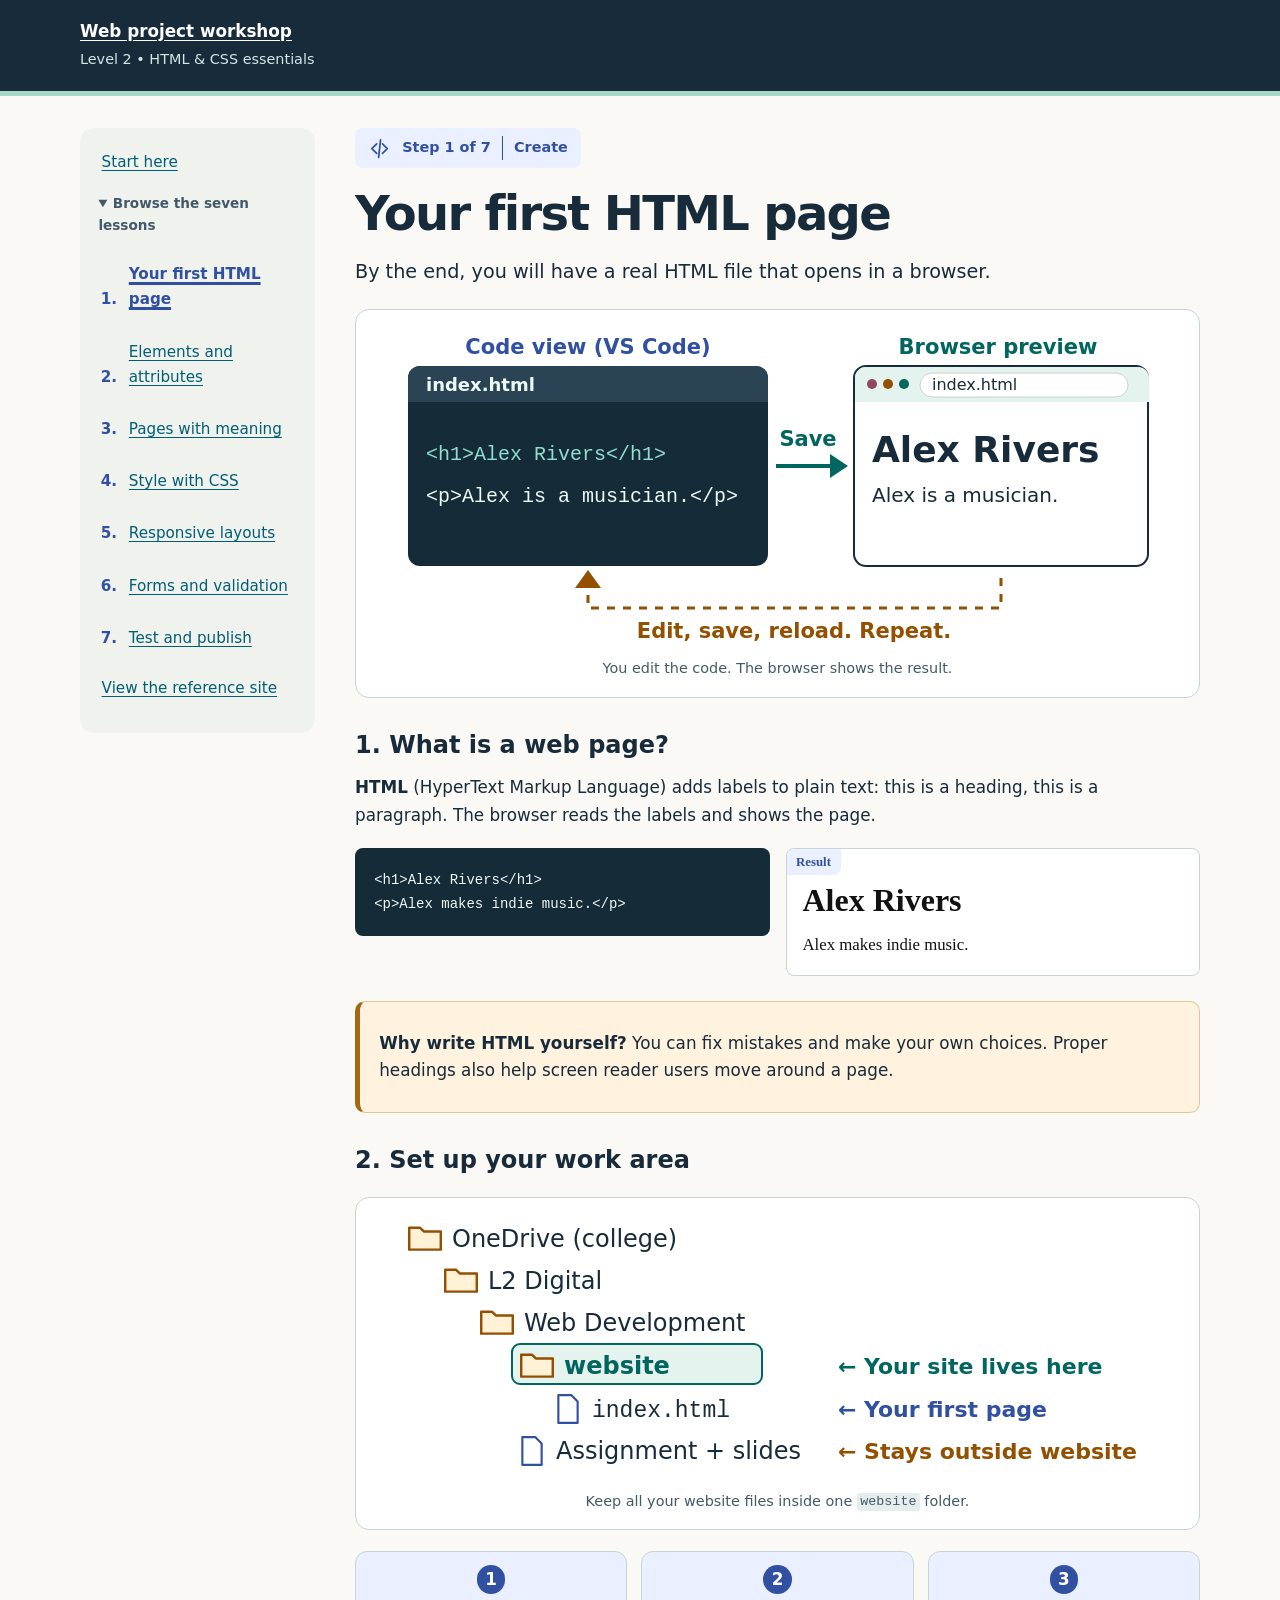
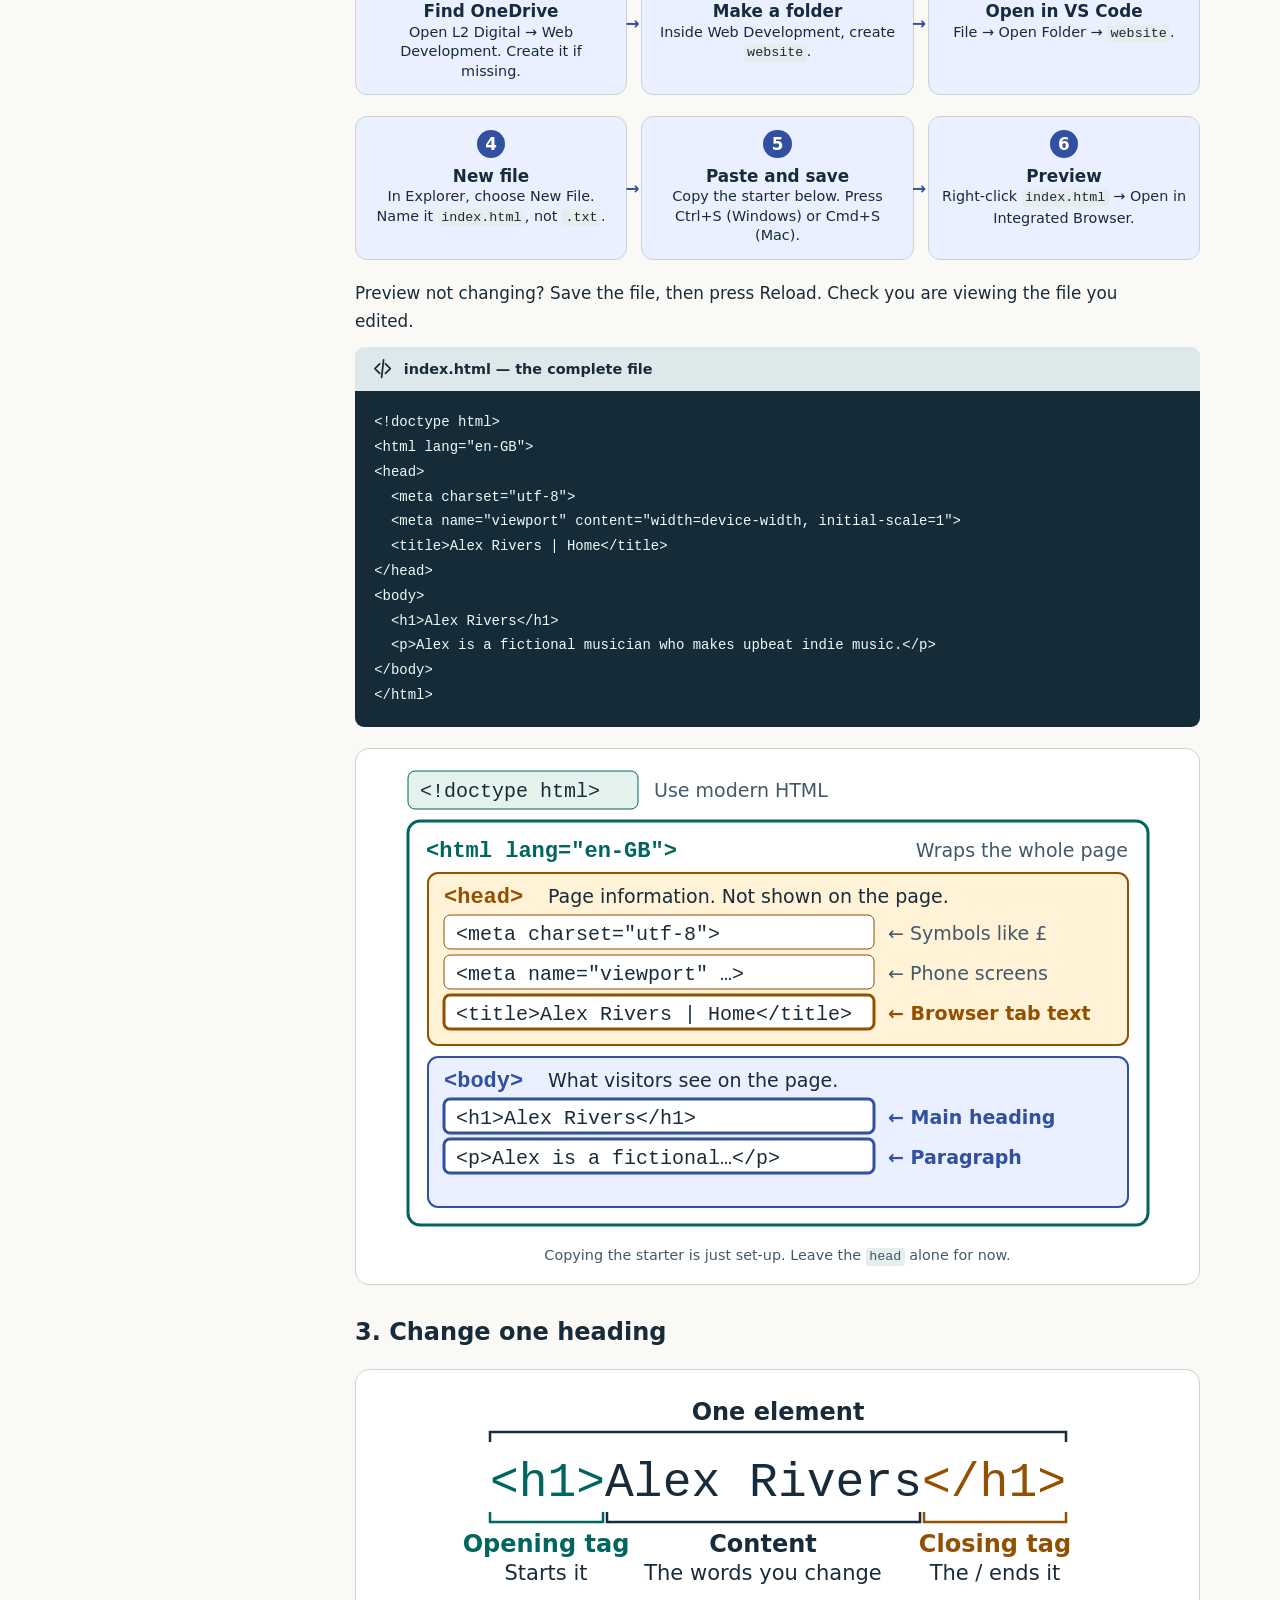
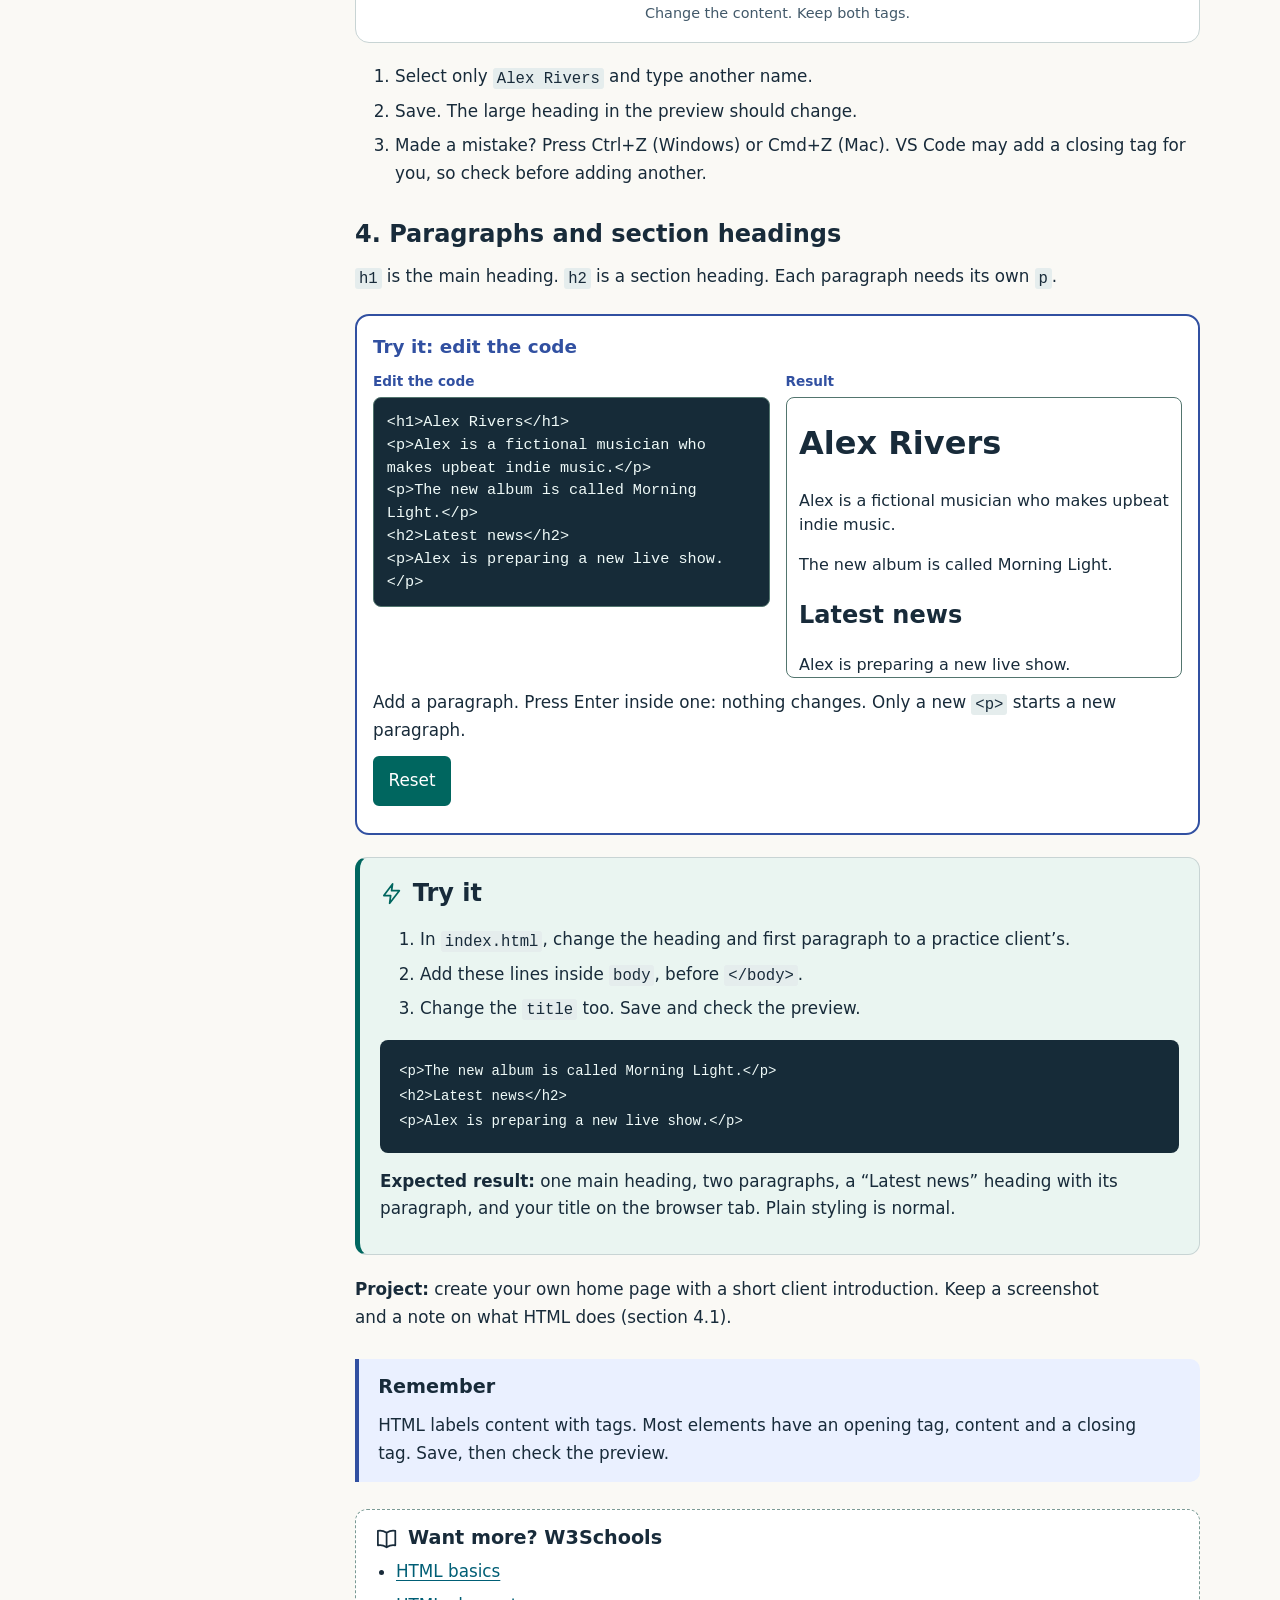
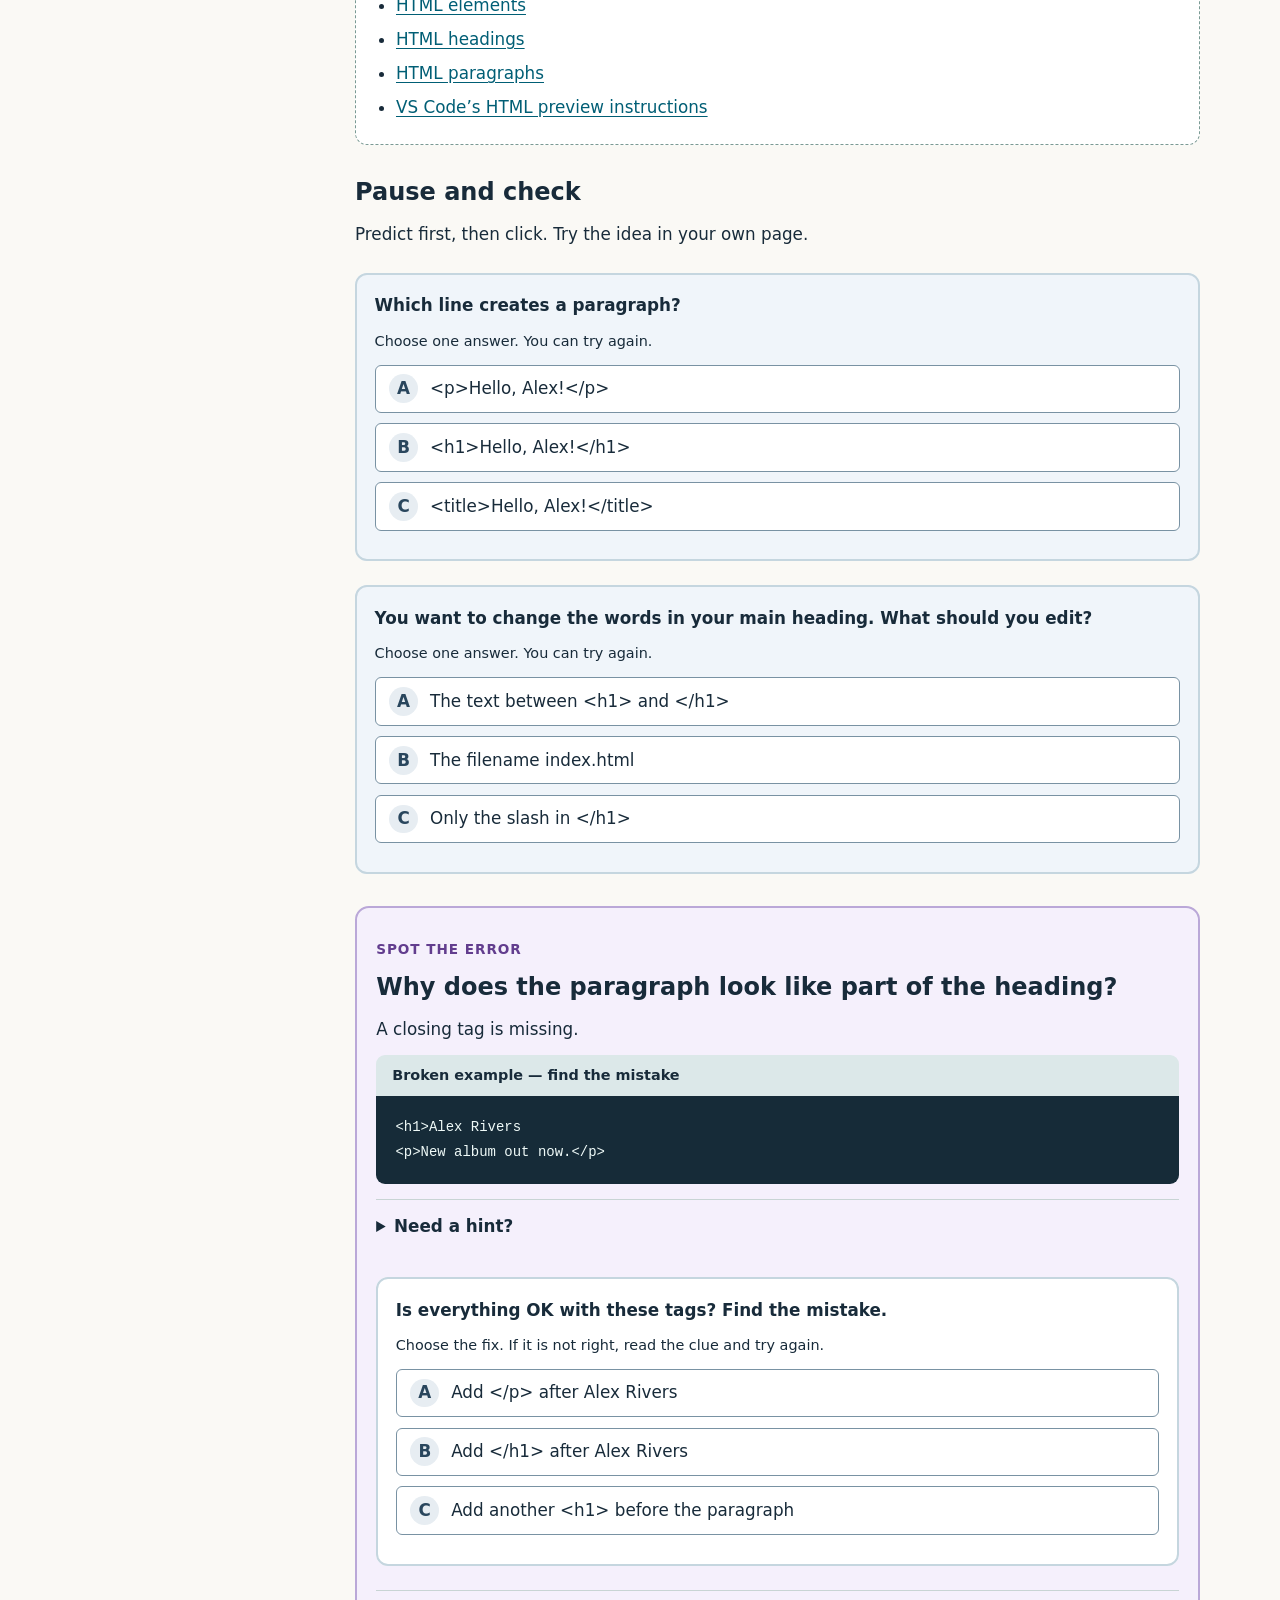
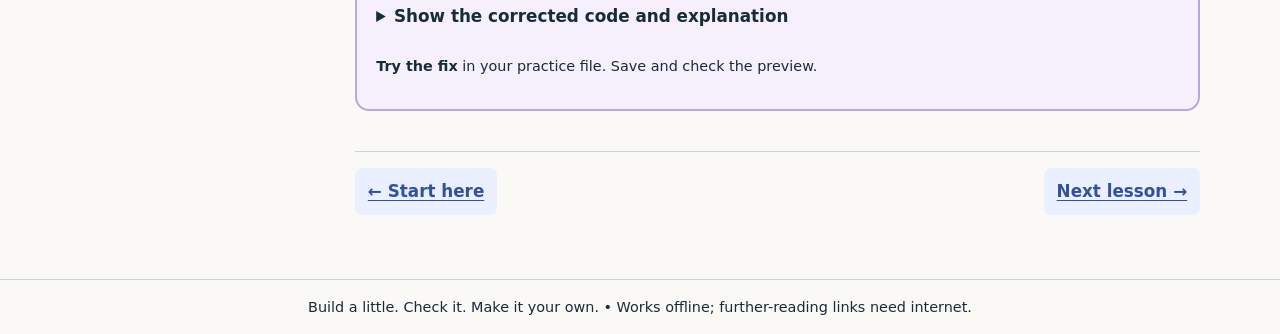
==== commit baf35ee4: "as previous" ====
--- a/01-first-page.html
+++ b/01-first-page.html
@@ -16,14 +16,15 @@
   <div class="shell">
     <nav class="lesson-nav" aria-label="Tutorial lessons"><a href="project_tutorial.html">Start here</a>
       <details class="lesson-menu" open>
-        <summary>Browse the six lessons</summary>
+        <summary>Browse the seven lessons</summary>
         <ol>
           <li><a href="01-first-page.html" aria-current="page">Your first HTML page</a></li>
           <li><a href="02-elements-attributes.html">Elements and attributes</a></li>
           <li><a href="03-semantic-pages.html">Pages with meaning</a></li>
           <li><a href="04-css-basics.html">Style with CSS</a></li>
           <li><a href="05-responsive-layout.html">Responsive layouts</a></li>
-          <li><a href="06-forms-testing.html">Forms and project checks</a></li>
+          <li><a href="06-forms.html">Forms and validation</a></li>
+          <li><a href="07-testing-publishing.html">Test and publish</a></li>
         </ol>
         <p><a href="example/index.html">View the reference site</a></p>
       </details>
@@ -32,59 +33,162 @@
       <div class="lesson-badge"><svg class="icon" viewBox="0 0 24 24" fill="none" stroke="currentColor"
           stroke-width="1.8" stroke-linecap="round" stroke-linejoin="round" aria-hidden="true">
           <path d="m9 7-5 5 5 5m6-10 5 5-5 5m-2-14-2 18" />
-        </svg><span>Step 1 of 6</span><span class="badge-topic">Create</span></div>
+        </svg><span>Step 1 of 7</span><span class="badge-topic">Create</span></div>
       <h1>Your first HTML page</h1>
       <p class="intro">By the end, you will have a real HTML file that opens in a browser.</p>
-      <figure class="lesson-visual"><img src="assets/from-code-to-page.svg" width="1000" height="390"
-          alt="Edit and save HTML in your code editor, then refresh the browser to see the result."></figure>
+
+      <figure class="fig">
+        <svg class="wide" viewBox="0 0 760 322" role="img" aria-labelledby="hero-title">
+          <title id="hero-title">Write HTML in the code editor, save it, and see the page in the browser. Then edit, save
+            and reload again.</title>
+          <style>
+            .fig svg text.mono {
+              font-family: ui-monospace, Consolas, "Courier New", monospace;
+            }
+          </style>
+          <text x="190" y="28" text-anchor="middle" font-size="21" font-weight="700" fill="#3150a1">Code view (VS Code)</text>
+          <text x="600" y="28" text-anchor="middle" font-size="21" font-weight="700" fill="#00665f">Browser preview</text>
+          <rect x="10" y="40" width="360" height="200" rx="12" fill="#162b38" />
+          <path d="M10 76V52a12 12 0 0 1 12-12h336a12 12 0 0 1 12 12v24Z" fill="#2a4456" />
+          <text x="28" y="65" font-size="18" font-weight="700" fill="#effaf8">index.html</text>
+          <text class="mono" x="28" y="134" font-size="20" fill="#8fe0d0">&lt;h1&gt;Alex Rivers&lt;/h1&gt;</text>
+          <text class="mono" x="28" y="176" font-size="20" fill="#effaf8">&lt;p&gt;Alex is a musician.&lt;/p&gt;</text>
+          <line x1="378" y1="140" x2="434" y2="140" stroke="#00665f" stroke-width="4" />
+          <polygon points="432,128 450,140 432,152" fill="#00665f" />
+          <text x="410" y="120" text-anchor="middle" font-size="21" font-weight="700" fill="#00665f">Save</text>
+          <rect x="456" y="40" width="294" height="200" rx="12" fill="#ffffff" stroke="#182b3a" stroke-width="2" />
+          <path d="M457 76V52a11 11 0 0 1 11-11h272a11 11 0 0 1 11 11v24Z" fill="#e4f3ed" />
+          <circle cx="474" cy="58" r="5" fill="#91475d" />
+          <circle cx="490" cy="58" r="5" fill="#925000" />
+          <circle cx="506" cy="58" r="5" fill="#00665f" />
+          <rect x="522" y="47" width="208" height="24" rx="12" fill="#fff" stroke="#c8d4d4" />
+          <text x="534" y="64" font-size="16" fill="#182b3a">index.html</text>
+          <text x="474" y="136" font-size="36" font-weight="700" fill="#182b3a">Alex Rivers</text>
+          <text x="474" y="176" font-size="20" fill="#182b3a">Alex is a musician.</text>
+          <path class="axis-anim" d="M603 252V282H190V256" fill="none" stroke="#925000" stroke-width="3" />
+          <polygon points="177,262 190,244 203,262" fill="#925000" />
+          <text x="396" y="312" text-anchor="middle" font-size="21" font-weight="700" fill="#925000">Edit, save, reload. Repeat.</text>
+        </svg>
+        <svg class="narrow" viewBox="0 0 360 400" role="img" aria-labelledby="hero-title-n">
+          <title id="hero-title-n">Write HTML in the code editor, save it, and see the page in the browser. Then edit,
+            save and reload again.</title>
+          <text x="180" y="20" text-anchor="middle" font-size="17" font-weight="700" fill="#3150a1">Code view (VS Code)</text>
+          <rect x="20" y="30" width="320" height="112" rx="10" fill="#162b38" />
+          <path d="M20 60V40a10 10 0 0 1 10-10h300a10 10 0 0 1 10 10v20Z" fill="#2a4456" />
+          <text x="34" y="51" font-size="15" font-weight="700" fill="#effaf8">index.html</text>
+          <text class="mono" x="34" y="92" font-size="16" fill="#8fe0d0">&lt;h1&gt;Alex Rivers&lt;/h1&gt;</text>
+          <text class="mono" x="34" y="124" font-size="16" fill="#effaf8">&lt;p&gt;Alex is a musician.&lt;/p&gt;</text>
+          <line x1="180" y1="150" x2="180" y2="184" stroke="#00665f" stroke-width="4" />
+          <polygon points="169,182 180,200 191,182" fill="#00665f" />
+          <text x="204" y="178" font-size="17" font-weight="700" fill="#00665f">Save</text>
+          <text x="180" y="224" text-anchor="middle" font-size="17" font-weight="700" fill="#00665f">Browser preview</text>
+          <rect x="20" y="234" width="320" height="120" rx="10" fill="#ffffff" stroke="#182b3a" stroke-width="2" />
+          <path d="M21 262V245a10 10 0 0 1 10-10h298a10 10 0 0 1 10 10v17Z" fill="#e4f3ed" />
+          <circle cx="38" cy="248" r="5" fill="#91475d" />
+          <circle cx="54" cy="248" r="5" fill="#925000" />
+          <circle cx="70" cy="248" r="5" fill="#00665f" />
+          <text x="36" y="302" font-size="30" font-weight="700" fill="#182b3a">Alex Rivers</text>
+          <text x="36" y="336" font-size="17" fill="#182b3a">Alex is a musician.</text>
+          <text x="180" y="386" text-anchor="middle" font-size="17" font-weight="700" fill="#925000">↺ Edit, save, reload. Repeat.</text>
+        </svg>
+        <figcaption>You edit the code. The browser shows the result.</figcaption>
+      </figure>
+
       <h2>1. What is a web page?</h2>
-      <p>You have used web pages to read information, watch videos or buy things. Now you will make a simple one. A web
-        page can start as an ordinary text file containing words and instructions about what those words mean.</p>
-      <p><strong>HTML</strong> stands for <strong>HyperText Markup Language</strong>. You do not need to memorise the
-        full name. “Markup” means labelling content: this is a heading, this is a paragraph, this is a link. Your
-        browser reads those labels and displays the page.</p>
-      <p>In a Word document you might select text and choose a heading style. In HTML, you place a heading tag before
-        the text and a closing tag after it. You will practise that below. There is no need to make the whole website
-        today.</p>
-      <div class="panel">
-        <h2>Two views of the same page</h2>
-        <p><strong>Code view:</strong> where you type HTML in VS Code.<br><strong>Browser preview:</strong> where you
-          see what a visitor would see.</p>
-        <p>They show the same file in different ways. Change the code, save it and check the preview. You edit the words
-          in the code, not by typing over the browser page.</p>
+      <p><strong>HTML</strong> (HyperText Markup Language) adds labels to plain text: this is a heading, this is a
+        paragraph. The browser reads the labels and shows the page.</p>
+      <div class="compare">
+        <pre tabindex="0" aria-label="HTML code view"><code>&lt;h1&gt;Alex Rivers&lt;/h1&gt;
+&lt;p&gt;Alex makes indie music.&lt;/p&gt;</code></pre>
+        <div class="result text-preview">
+          <p class="preview-h1">Alex Rivers</p>
+          <p>Alex makes indie music.</p>
+        </div>
       </div>
-      <p>Later, <strong>CSS</strong> will control colours, spacing and layout. <strong>JavaScript</strong> can add
-        behaviour. For now, concentrate on HTML and getting a heading and paragraph onto the screen.</p>
       <aside class="why-panel">
-        <h2>Why learn to write HTML yourself?</h2>
-        <p>If a heading is wrong or a paragraph is missing, understanding the code lets you find and fix it. You can
-          make choices for your client instead of depending on a template or someone else’s changes.</p>
-        <p>Headings also help visitors scan a page. A fan looking for the latest release can spot “Latest news” quickly;
-          short paragraphs make the details easier to read. People using a screen reader can use properly marked
-          headings to move through the page.</p>
+        <p><strong>Why write HTML yourself?</strong> You can fix mistakes and make your own choices. Proper headings
+          also help screen reader users move around a page.</p>
       </aside>
+
       <h2>2. Set up your work area</h2>
-      <ol>
-        <li>Find your <strong>college OneDrive</strong> folder. Open <strong>L2 Digital → Web Development</strong>. This
-          is your project work area; create Web Development there if it does not exist.</li>
-        <li>Inside Web Development, create a folder called <code>website</code>. Keep your website code and images here.
-          Your assignment document and slides can stay outside this folder, in Web Development.</li>
-        <li>Open VS Code. Choose <strong>File → Open Folder</strong> and select that <code>website</code> folder.</li>
-        <li>In VS Code’s Explorer panel, choose <strong>New File</strong> and name it <code>index.html</code>. The
-          <code>.html</code> ending tells the software this is an HTML file. Check you have not added <code>.txt</code>
-          at the end.</li>
-        <li>Copy the complete starter below into the empty file. Save with <strong>Ctrl+S</strong> (Windows) or
-          <strong>Cmd+S</strong> (Mac).</li>
-        <li>Right-click <code>index.html</code> in VS Code’s Explorer panel or its editor tab, then choose <strong>Open
-            in Integrated Browser</strong>. You can also use the editor’s <strong>Show Preview</strong> icon.</li>
+      <figure class="fig">
+        <svg class="wide" viewBox="0 0 760 266" role="img" aria-labelledby="tree-title">
+          <title id="tree-title">Folder tree: OneDrive, then L2 Digital, then Web Development. Inside Web Development
+            are the website folder, which holds index.html, and your assignment and slides.</title>
+          <style>
+            .fig svg text.mono {
+              font-family: ui-monospace, Consolas, "Courier New", monospace;
+            }
+          </style>
+          <defs>
+            <symbol id="ic-folder" viewBox="0 0 28 22">
+              <path d="M1 3h9l3 3h14v15H1z" fill="#fff2d7" stroke="#925000" stroke-width="2" stroke-linejoin="round" />
+            </symbol>
+            <symbol id="ic-file" viewBox="0 0 22 28">
+              <path d="M2 1h12l6 6v20H2z" fill="#ffffff" stroke="#3150a1" stroke-width="2" stroke-linejoin="round" />
+            </symbol>
+          </defs>
+          <use href="#ic-folder" x="10" y="10" width="34" height="27" />
+          <text x="54" y="33" font-size="24" fill="#182b3a">OneDrive (college)</text>
+          <use href="#ic-folder" x="46" y="52" width="34" height="27" />
+          <text x="90" y="75" font-size="24" fill="#182b3a">L2 Digital</text>
+          <use href="#ic-folder" x="82" y="94" width="34" height="27" />
+          <text x="126" y="117" font-size="24" fill="#182b3a">Web Development</text>
+          <rect x="114" y="130" width="250" height="40" rx="8" fill="#e4f3ed" stroke="#00665f" stroke-width="2" />
+          <use href="#ic-folder" x="122" y="137" width="34" height="27" />
+          <text x="166" y="160" font-size="24" font-weight="700" fill="#00665f">website</text>
+          <use href="#ic-file" x="158" y="180" width="24" height="30" />
+          <text class="mono" x="194" y="203" font-size="23" fill="#182b3a">index.html</text>
+          <use href="#ic-file" x="122" y="222" width="24" height="30" />
+          <text x="158" y="245" font-size="24" fill="#182b3a">Assignment + slides</text>
+          <text x="440" y="160" font-size="22" font-weight="700" fill="#00665f">← Your site lives here</text>
+          <text x="440" y="203" font-size="22" font-weight="700" fill="#3150a1">← Your first page</text>
+          <text x="440" y="245" font-size="22" font-weight="700" fill="#925000">← Stays outside website</text>
+        </svg>
+        <svg class="narrow" viewBox="0 0 360 250" role="img" aria-labelledby="tree-title-n">
+          <title id="tree-title-n">Folder tree: OneDrive, then L2 Digital, then Web Development. Inside Web Development
+            are the website folder, which holds index.html, and your assignment and slides.</title>
+          <defs>
+            <symbol id="ic-folder-n" viewBox="0 0 28 22">
+              <path d="M1 3h9l3 3h14v15H1z" fill="#fff2d7" stroke="#925000" stroke-width="2" stroke-linejoin="round" />
+            </symbol>
+            <symbol id="ic-file-n" viewBox="0 0 22 28">
+              <path d="M2 1h12l6 6v20H2z" fill="#ffffff" stroke="#3150a1" stroke-width="2" stroke-linejoin="round" />
+            </symbol>
+          </defs>
+          <use href="#ic-folder-n" x="6" y="10" width="26" height="20" />
+          <text x="38" y="27" font-size="17" fill="#182b3a">OneDrive (college)</text>
+          <use href="#ic-folder-n" x="24" y="50" width="26" height="20" />
+          <text x="56" y="67" font-size="17" fill="#182b3a">L2 Digital</text>
+          <use href="#ic-folder-n" x="42" y="90" width="26" height="20" />
+          <text x="74" y="107" font-size="17" fill="#182b3a">Web Development</text>
+          <rect x="56" y="125" width="140" height="34" rx="7" fill="#e4f3ed" stroke="#00665f" stroke-width="2" />
+          <use href="#ic-folder-n" x="62" y="132" width="26" height="20" />
+          <text x="94" y="149" font-size="17" font-weight="700" fill="#00665f">website</text>
+          <text x="206" y="149" font-size="16" font-weight="700" fill="#00665f">← your site</text>
+          <use href="#ic-file-n" x="80" y="172" width="20" height="25" />
+          <text class="mono" x="108" y="190" font-size="16" fill="#182b3a">index.html</text>
+          <text x="214" y="190" font-size="16" font-weight="700" fill="#3150a1">← first page</text>
+          <use href="#ic-file-n" x="62" y="212" width="20" height="25" />
+          <text x="90" y="230" font-size="16" fill="#182b3a">Assignment + slides</text>
+          <text x="266" y="230" font-size="16" font-weight="700" fill="#925000">← outside</text>
+        </svg>
+        <figcaption>Keep all your website files inside one <code>website</code> folder.</figcaption>
+      </figure>
+      <ol class="flow">
+        <li><strong>Find OneDrive</strong><span>Open L2 Digital → Web Development. Create it if missing.</span></li>
+        <li><strong>Make a folder</strong><span>Inside Web Development, create <code>website</code>.</span></li>
+        <li><strong>Open in VS Code</strong><span>File → Open Folder → <code>website</code>.</span></li>
       </ol>
-      <p>The preview can update while you edit. Save your work even when you can already see a change. If the preview
-        looks old, save and click its Reload button. If the preview command is missing, ask your tutor to check your VS
-        Code version; an external browser can also display the file. See <a
-          href="https://code.visualstudio.com/docs/languages/html#_preview-html-files-in-the-integrated-browser">VS
-          Code’s HTML preview instructions</a>.</p>
-      <p>Copying the starter is just setup. You will understand it by changing small parts. Leave the lines in
-        <code>head</code> alone for now.</p>
+      <ol class="flow" style="counter-reset: flow 3">
+        <li><strong>New file</strong><span>In Explorer, choose New File. Name it <code>index.html</code>, not
+            <code>.txt</code>.</span></li>
+        <li><strong>Paste and save</strong><span>Copy the starter below. Press Ctrl+S (Windows) or Cmd+S (Mac).</span>
+        </li>
+        <li><strong>Preview</strong><span>Right-click <code>index.html</code> → Open in Integrated Browser.</span>
+        </li>
+      </ol>
+      <p>Preview not changing? Save the file, then press Reload. Check you are viewing the file you edited.</p>
       <p class="code-title"><svg class="icon" viewBox="0 0 24 24" fill="none" stroke="currentColor" stroke-width="1.8"
           stroke-linecap="round" stroke-linejoin="round" aria-hidden="true">
           <path d="m9 7-5 5 5 5m6-10 5 5-5 5m-2-14-2 18" />
@@ -101,133 +205,215 @@
   &lt;p&gt;Alex is a fictional musician who makes upbeat indie music.&lt;/p&gt;
 &lt;/body&gt;
 &lt;/html&gt;</code></pre>
-      <h2>3. Get comfortable with one heading</h2>
-      <p>Find this line in your code. The angle brackets are part of HTML; the words between them are your content.</p>
-      <p class="code-title">A main heading</p>
-      <pre tabindex="0" aria-label="A main heading"><code>&lt;h1&gt;Alex Rivers&lt;/h1&gt;</code></pre>
-      <p>Read it as “start the main heading — Alex Rivers — end the heading”. <code>&lt;h1&gt;</code> starts it.
-        <code>&lt;/h1&gt;</code> ends it. The slash <code>/</code> marks the closing tag. The tags normally do not
-        appear as text in the preview.</p>
+      <figure class="fig">
+        <svg class="wide" viewBox="0 0 760 470" role="img" aria-labelledby="skeleton-title">
+          <title id="skeleton-title">Page structure: the html element wraps everything. Inside it, the head holds page
+            information such as the title, and the body holds the headings and paragraphs visitors see.</title>
+          <style>
+            .fig svg text.mono {
+              font-family: ui-monospace, Consolas, "Courier New", monospace;
+            }
+          </style>
+          <rect x="10" y="6" width="230" height="38" rx="7" fill="#e4f3ed" stroke="#00665f" />
+          <text class="mono" x="22" y="32" font-size="20" fill="#182b3a">&lt;!doctype html&gt;</text>
+          <text x="256" y="32" font-size="19" fill="#42596a">Use modern HTML</text>
+          <rect x="10" y="56" width="740" height="404" rx="12" fill="#ffffff" stroke="#00665f" stroke-width="3" />
+          <text class="mono" x="28" y="92" font-size="22" font-weight="700" fill="#00665f">&lt;html lang="en-GB"&gt;</text>
+          <text x="730" y="92" text-anchor="end" font-size="19" fill="#42596a">Wraps the whole page</text>
+          <rect x="30" y="108" width="700" height="172" rx="10" fill="#fff2d7" stroke="#925000" stroke-width="2" />
+          <text class="mono" x="46" y="138" font-size="22" font-weight="700" fill="#925000">&lt;head&gt;</text>
+          <text x="150" y="138" font-size="19" fill="#182b3a">Page information. Not shown on the page.</text>
+          <rect x="46" y="150" width="430" height="34" rx="6" fill="#fff" stroke="#925000" />
+          <text class="mono" x="58" y="175" font-size="20" fill="#182b3a">&lt;meta charset="utf-8"&gt;</text>
+          <text x="490" y="175" font-size="19" fill="#42596a">← Symbols like £</text>
+          <rect x="46" y="190" width="430" height="34" rx="6" fill="#fff" stroke="#925000" />
+          <text class="mono" x="58" y="215" font-size="20" fill="#182b3a">&lt;meta name="viewport" …&gt;</text>
+          <text x="490" y="215" font-size="19" fill="#42596a">← Phone screens</text>
+          <rect x="46" y="230" width="430" height="34" rx="6" fill="#fff" stroke="#925000" stroke-width="3" />
+          <text class="mono" x="58" y="255" font-size="20" fill="#182b3a">&lt;title&gt;Alex Rivers | Home&lt;/title&gt;</text>
+          <text x="490" y="255" font-size="19" font-weight="700" fill="#925000">← Browser tab text</text>
+          <rect x="30" y="292" width="700" height="150" rx="10" fill="#eaf0ff" stroke="#3150a1" stroke-width="2" />
+          <text class="mono" x="46" y="322" font-size="22" font-weight="700" fill="#3150a1">&lt;body&gt;</text>
+          <text x="150" y="322" font-size="19" fill="#182b3a">What visitors see on the page.</text>
+          <rect x="46" y="334" width="430" height="34" rx="6" fill="#fff" stroke="#3150a1" stroke-width="3" />
+          <text class="mono" x="58" y="359" font-size="20" fill="#182b3a">&lt;h1&gt;Alex Rivers&lt;/h1&gt;</text>
+          <text x="490" y="359" font-size="19" font-weight="700" fill="#3150a1">← Main heading</text>
+          <rect x="46" y="374" width="430" height="34" rx="6" fill="#fff" stroke="#3150a1" stroke-width="3" />
+          <text class="mono" x="58" y="399" font-size="20" fill="#182b3a">&lt;p&gt;Alex is a fictional…&lt;/p&gt;</text>
+          <text x="490" y="399" font-size="19" font-weight="700" fill="#3150a1">← Paragraph</text>
+        </svg>
+        <svg class="narrow" viewBox="0 0 360 448" role="img" aria-labelledby="skeleton-title-n">
+          <title id="skeleton-title-n">Page structure: the html element wraps everything. Inside it, the head holds page
+            information such as the title, and the body holds the headings and paragraphs visitors see.</title>
+          <rect x="6" y="4" width="180" height="30" rx="6" fill="#e4f3ed" stroke="#00665f" />
+          <text class="mono" x="16" y="24" font-size="15" fill="#182b3a">&lt;!doctype html&gt;</text>
+          <rect x="6" y="42" width="348" height="396" rx="12" fill="#ffffff" stroke="#00665f" stroke-width="3" />
+          <text class="mono" x="18" y="66" font-size="16" font-weight="700" fill="#00665f">&lt;html lang="en-GB"&gt;</text>
+          <rect x="16" y="78" width="328" height="188" rx="10" fill="#fff2d7" stroke="#925000" stroke-width="2" />
+          <text class="mono" x="28" y="100" font-size="16" font-weight="700" fill="#925000">&lt;head&gt;</text>
+          <text x="28" y="120" font-size="15" fill="#182b3a">Not shown on the page</text>
+          <rect x="26" y="130" width="308" height="30" rx="6" fill="#fff" stroke="#925000" />
+          <text class="mono" x="34" y="150" font-size="15" fill="#182b3a">&lt;meta charset="utf-8"&gt;</text>
+          <rect x="26" y="168" width="308" height="30" rx="6" fill="#fff" stroke="#925000" />
+          <text class="mono" x="34" y="188" font-size="15" fill="#182b3a">&lt;meta name="viewport" …&gt;</text>
+          <rect x="26" y="206" width="308" height="30" rx="6" fill="#fff" stroke="#925000" stroke-width="3" />
+          <text class="mono" x="34" y="226" font-size="15" fill="#182b3a">&lt;title&gt;Alex Rivers | Home&lt;/title&gt;</text>
+          <text x="28" y="256" font-size="15" font-weight="700" fill="#925000">Title = text on the browser tab</text>
+          <rect x="16" y="278" width="328" height="152" rx="10" fill="#eaf0ff" stroke="#3150a1" stroke-width="2" />
+          <text class="mono" x="28" y="300" font-size="16" font-weight="700" fill="#3150a1">&lt;body&gt;</text>
+          <text x="28" y="320" font-size="15" fill="#182b3a">What visitors see</text>
+          <rect x="26" y="330" width="308" height="30" rx="6" fill="#fff" stroke="#3150a1" stroke-width="3" />
+          <text class="mono" x="34" y="350" font-size="15" fill="#182b3a">&lt;h1&gt;Alex Rivers&lt;/h1&gt;</text>
+          <rect x="26" y="368" width="308" height="30" rx="6" fill="#fff" stroke="#3150a1" stroke-width="3" />
+          <text class="mono" x="34" y="388" font-size="15" fill="#182b3a">&lt;p&gt;Alex is a fictional…&lt;/p&gt;</text>
+          <text x="28" y="420" font-size="15" font-weight="700" fill="#3150a1">Headings and paragraphs go here</text>
+        </svg>
+        <figcaption>Copying the starter is just set-up. Leave the <code>head</code> alone for now.</figcaption>
+      </figure>
+
+      <h2>3. Change one heading</h2>
+      <figure class="fig">
+        <svg class="wide" viewBox="0 0 760 206" role="img" aria-labelledby="anatomy-title">
+          <title id="anatomy-title">The code h1 Alex Rivers, with the opening tag, the content and the closing tag
+            labelled. Together they make one element.</title>
+          <style>
+            .fig svg text.mono {
+              font-family: ui-monospace, Consolas, "Courier New", monospace;
+            }
+          </style>
+          <text x="380" y="34" text-anchor="middle" font-size="24" font-weight="700" fill="#182b3a">One element</text>
+          <path d="M92 56V46H668V56" fill="none" stroke="#182b3a" stroke-width="2.5" />
+          <text class="mono" x="92" y="110" font-size="48" fill="#00665f" textLength="115"
+            lengthAdjust="spacingAndGlyphs">&lt;h1&gt;</text>
+          <text class="mono" x="207" y="110" font-size="48" fill="#182b3a" textLength="317"
+            lengthAdjust="spacingAndGlyphs">Alex Rivers</text>
+          <text class="mono" x="524" y="110" font-size="48" fill="#925000" textLength="144"
+            lengthAdjust="spacingAndGlyphs">&lt;/h1&gt;</text>
+          <path d="M92 126V136H205V126" fill="none" stroke="#00665f" stroke-width="2.5" />
+          <path d="M209 126V136H522V126" fill="none" stroke="#182b3a" stroke-width="2.5" />
+          <path d="M526 126V136H668V126" fill="none" stroke="#925000" stroke-width="2.5" />
+          <text x="148" y="166" text-anchor="middle" font-size="24" font-weight="700" fill="#00665f">Opening tag</text>
+          <text x="148" y="194" text-anchor="middle" font-size="21" fill="#182b3a">Starts it</text>
+          <text x="365" y="166" text-anchor="middle" font-size="24" font-weight="700" fill="#182b3a">Content</text>
+          <text x="365" y="194" text-anchor="middle" font-size="21" fill="#182b3a">The words you change</text>
+          <text x="597" y="166" text-anchor="middle" font-size="24" font-weight="700" fill="#925000">Closing tag</text>
+          <text x="597" y="194" text-anchor="middle" font-size="21" fill="#182b3a">The / ends it</text>
+        </svg>
+        <svg class="narrow" viewBox="0 0 360 200" role="img" aria-labelledby="anatomy-title-n">
+          <title id="anatomy-title-n">The code h1 Alex Rivers, with the opening tag, the content and the closing tag
+            labelled. Together they make one element.</title>
+          <text x="180" y="20" text-anchor="middle" font-size="17" font-weight="700" fill="#182b3a">One element</text>
+          <path d="M48 36V28H312V36" fill="none" stroke="#182b3a" stroke-width="2.5" />
+          <text class="mono" x="48" y="70" font-size="22" fill="#00665f" textLength="53"
+            lengthAdjust="spacingAndGlyphs">&lt;h1&gt;</text>
+          <text class="mono" x="101" y="70" font-size="22" fill="#182b3a" textLength="145"
+            lengthAdjust="spacingAndGlyphs">Alex Rivers</text>
+          <text class="mono" x="246" y="70" font-size="22" fill="#925000" textLength="66"
+            lengthAdjust="spacingAndGlyphs">&lt;/h1&gt;</text>
+          <path d="M48 82H99" stroke="#00665f" stroke-width="4" />
+          <path d="M103 82H244" stroke="#182b3a" stroke-width="4" />
+          <path d="M248 82H312" stroke="#925000" stroke-width="4" />
+          <rect x="24" y="110" width="16" height="16" fill="#00665f" />
+          <text x="50" y="124" font-size="17" fill="#182b3a"><tspan font-weight="700">Opening tag:</tspan> starts it</text>
+          <rect x="24" y="142" width="16" height="16" fill="#182b3a" />
+          <text x="50" y="156" font-size="17" fill="#182b3a"><tspan font-weight="700">Content:</tspan> the words you change</text>
+          <rect x="24" y="174" width="16" height="16" fill="#925000" />
+          <text x="50" y="188" font-size="17" fill="#182b3a"><tspan font-weight="700">Closing tag:</tspan> the / ends it</text>
+        </svg>
+        <figcaption>Change the content. Keep both tags.</figcaption>
+      </figure>
       <ol>
-        <li>Select only the words <code>Alex Rivers</code> between the tags.</li>
-        <li>Type another practice name. Keep both tags.</li>
-        <li>Save and look at the preview. The large heading should change.</li>
-        <li>Change it back if you want to follow Alex’s example.</li>
+        <li>Select only <code>Alex Rivers</code> and type another name.</li>
+        <li>Save. The large heading in the preview should change.</li>
+        <li>Made a mistake? Press Ctrl+Z (Windows) or Cmd+Z (Mac). VS Code may add a closing tag for you, so check
+          before adding another.</li>
       </ol>
-      <p>If you make a mistake, use Ctrl+Z (Windows) or Cmd+Z (Mac) to undo. VS Code may add a closing tag for you while
-        typing: check before adding another one.</p>
-      <h2>4. Add a paragraph, then another</h2>
-      <p>A paragraph is a block of ordinary text. Each paragraph has its own <code>&lt;p&gt;</code> and
-        <code>&lt;/p&gt;</code>. Find the existing paragraph and change its words. Then add a new line underneath it,
-        before <code>&lt;/body&gt;</code>:</p>
-      <p class="code-title">Two separate paragraphs</p>
-      <pre tabindex="0" aria-label="Two separate paragraphs"><code>&lt;p&gt;Alex is a fictional musician who makes upbeat indie music.&lt;/p&gt;
-&lt;p&gt;The new album is called Morning Light.&lt;/p&gt;</code></pre>
-      <p>Save and check: you should see two separate blocks of text. Pressing Enter within a paragraph in your code does
-        not normally create a new paragraph in the browser. The <code>p</code> elements do that job.</p>
-      <h3>Add a smaller section heading</h3>
-      <p>Put this below your two paragraphs, still inside <code>body</code>:</p>
-      <p class="code-title">A section heading followed by a paragraph</p>
-      <pre tabindex="0" aria-label="A section heading followed by a paragraph"><code>&lt;h2&gt;Latest news&lt;/h2&gt;
-&lt;p&gt;Alex is preparing a new live show.&lt;/p&gt;</code></pre>
-      <p><code>h1</code> is the main page heading. <code>h2</code> introduces a section within that page. Use headings
-        to organise ideas, and paragraphs for the information underneath.</p>
-      <div class="example">
-        <h3>What the browser should roughly show</h3>
-        <div class="text-preview">
-          <p class="preview-h1">Alex Rivers</p>
-          <p>Alex is a fictional musician who makes upbeat indie music.</p>
-          <p>The new album is called Morning Light.</p>
-          <p class="preview-h2">Latest news</p>
-          <p>Alex is preparing a new live show.</p>
+
+      <h2>4. Paragraphs and section headings</h2>
+      <p><code>h1</code> is the main heading. <code>h2</code> is a section heading. Each paragraph needs its own
+        <code>p</code>.</p>
+      <section class="live" data-live>
+        <h3>Try it: edit the code</h3>
+        <div class="live-grid">
+          <div>
+            <p class="live-label">Edit the code</p>
+            <textarea spellcheck="false" aria-label="Code you can edit">&lt;h1&gt;Alex Rivers&lt;/h1&gt;
+&lt;p&gt;Alex is a fictional musician who makes upbeat indie music.&lt;/p&gt;
+&lt;p&gt;The new album is called Morning Light.&lt;/p&gt;
+&lt;h2&gt;Latest news&lt;/h2&gt;
+&lt;p&gt;Alex is preparing a new live show.&lt;/p&gt;</textarea>
+          </div>
+          <div>
+            <p class="live-label">Result</p>
+            <iframe title="Live result" sandbox></iframe>
+          </div>
         </div>
-        <p class="small">Your browser’s default font may look different. Check the order and separation of the content.
-        </p>
-      </div>
-      <details>
-        <summary>What do the other starter lines do?</summary>
-        <ul>
-          <li><code>&lt;!doctype html&gt;</code> tells the browser to use modern HTML.</li>
-          <li><code>&lt;html lang="en-GB"&gt;</code> wraps the document and identifies its language.</li>
-          <li><code>&lt;head&gt;</code> contains information about the page. It is different from the visible
-            <code>&lt;header&gt;</code> you will meet later.</li>
-          <li><code>charset="utf-8"</code> supports characters such as £.</li>
-          <li>The <code>viewport</code> line helps the page use a mobile screen’s width.</li>
-          <li><code>&lt;title&gt;</code> sets the browser-tab title.</li>
-          <li><code>&lt;body&gt;</code> contains the visible content. Here, <code>h1</code> is the main heading and
-            <code>p</code> is a paragraph.</li>
-        </ul>
-      </details>
+        <p>Add a paragraph. Press Enter inside one: nothing changes. Only a new <code>&lt;p&gt;</code> starts a new
+          paragraph.</p>
+        <p><button type="button" data-reset>Reset</button></p>
+      </section>
+
       <section class="task">
         <h2><svg class="icon" viewBox="0 0 24 24" fill="none" stroke="currentColor" stroke-width="1.8"
             stroke-linecap="round" stroke-linejoin="round" aria-hidden="true">
             <path d="m13 2-9 12h7l-1 8 10-13h-8Z" />
           </svg>Try it</h2>
         <ol>
-          <li>Change the heading to a practice client’s name.</li>
-          <li>Change the first introduction paragraph to explain who they are.</li>
-          <li>Change the tab title too. Save and check the integrated browser preview.</li>
+          <li>In <code>index.html</code>, change the heading and first paragraph to a practice client’s.</li>
+          <li>Add these lines inside <code>body</code>, before <code>&lt;/body&gt;</code>.</li>
+          <li>Change the <code>title</code> too. Save and check the preview.</li>
         </ol>
-        <p><strong>Expected result:</strong> one main heading, two introduction paragraphs, a smaller “Latest news”
-          heading and its paragraph. Your chosen title should appear on the browser tab. Plain styling is normal at this
-          stage.</p>
+        <pre tabindex="0" aria-label="Lines to add to the body"><code>&lt;p&gt;The new album is called Morning Light.&lt;/p&gt;
+&lt;h2&gt;Latest news&lt;/h2&gt;
+&lt;p&gt;Alex is preparing a new live show.&lt;/p&gt;</code></pre>
+        <p><strong>Expected result:</strong> one main heading, two paragraphs, a “Latest news” heading with its
+          paragraph, and your title on the browser tab. Plain styling is normal.</p>
       </section>
-      <section class="check">
+
+      <p><strong>Project:</strong> create your own home page with a short client introduction. Keep a screenshot and a
+        note on what HTML does (section 4.1).</p>
+
+      <section class="recap">
+        <h2>Remember</h2>
+        <p>HTML labels content with tags. Most elements have an opening tag, content and a closing tag. Save, then
+          check the preview.</p>
+      </section>
+
+      <aside class="more">
         <h2><svg class="icon" viewBox="0 0 24 24" fill="none" stroke="currentColor" stroke-width="1.8"
             stroke-linecap="round" stroke-linejoin="round" aria-hidden="true">
-            <path d="M9 18h6m-5 3h4M8 15a7 7 0 1 1 8 0l-1 3H9Z" />
-          </svg>Check your understanding</h2>
-        <details>
-          <summary>Which part changes the browser tab, rather than the large page heading?</summary>
-          <p>The <code>title</code> element changes the tab. The <code>h1</code> element changes the visible main
-            heading.</p>
-        </details>
-        <details>
-          <summary>My changes do not appear. What should I check?</summary>
-          <p>Save the file, use the preview’s Reload button, then check that the preview shows the same file you edited.
-            Check its folder and filename.</p>
-        </details>
-      </section>
-      <h2>Apply it to your project</h2>
-      <p>Create your own home page with a meaningful introduction to the client. Keep a screenshot and a short note
-        about what HTML does for section 4.1.</p>
-      <details>
-        <summary>Ready for a little more?</summary>
-        <p>Add a second <code>h2</code> section called “About the music”, with a paragraph beneath it. Explain how a
-          visitor can tell which paragraph belongs to each heading.</p>
-      </details>
-      <section>
-        <h2 class="reading-title"><svg class="icon" viewBox="0 0 24 24" fill="none" stroke="currentColor"
-            stroke-width="1.8" stroke-linecap="round" stroke-linejoin="round" aria-hidden="true">
             <path d="M12 6v15M3 4c4-1 6 0 9 2 3-2 5-3 9-2v15c-4-1-6 0-9 2-3-2-5-3-9-2Z" />
-          </svg>Explore on W3Schools</h2>
-        <p>Open a topic and try its “Try it Yourself” example. Change one value and explain the result. Use your
-          browser’s Back button to return here.</p>
+          </svg>Want more? W3Schools</h2>
         <ul>
           <li><a href="https://www.w3schools.com/html/html_basic.asp">HTML basics</a></li>
           <li><a href="https://www.w3schools.com/html/html_elements.asp">HTML elements</a></li>
+          <li><a href="https://www.w3schools.com/html/html_headings.asp">HTML headings</a></li>
+          <li><a href="https://www.w3schools.com/html/html_paragraphs.asp">HTML paragraphs</a></li>
+          <li><a href="https://code.visualstudio.com/docs/languages/html#_preview-html-files-in-the-integrated-browser">VS
+              Code’s HTML preview instructions</a></li>
         </ul>
-      </section>
+      </aside>
+
       <section class="understanding">
         <h2>Pause and check</h2>
-        <p>Make a prediction before clicking. Read the feedback, then try a similar change in your own page.</p>
+        <p>Predict first, then click. Try the idea in your own page.</p>
         <fieldset class="quiz" id="quiz-1-1">
           <legend>Which line creates a paragraph?</legend>
           <p class="small">Choose one answer. You can try again.</p>
           <div class="quiz-options"><button type="button" class="quiz-option" aria-pressed="false" data-correct="true"
-              data-feedback="Correct. The p element marks a paragraph of ordinary text." disabled><span
+              data-feedback="Correct. The p element marks a paragraph." disabled><span
                 class="answer-letter">A</span><span>&lt;p&gt;Hello, Alex!&lt;/p&gt;</span></button><button type="button"
               class="quiz-option" aria-pressed="false" data-correct="false"
-              data-feedback="That creates the main page heading. Try the tag used for a paragraph." disabled><span
+              data-feedback="That is the main heading. Try the paragraph tag." disabled><span
                 class="answer-letter">B</span><span>&lt;h1&gt;Hello, Alex!&lt;/h1&gt;</span></button><button
               type="button" class="quiz-option" aria-pressed="false" data-correct="false"
-              data-feedback="That changes the browser-tab title, not a paragraph in the page." disabled><span
+              data-feedback="That sets the browser-tab title, not a paragraph." disabled><span
                 class="answer-letter">C</span><span>&lt;title&gt;Hello, Alex!&lt;/title&gt;</span></button></div>
           <p class="quiz-feedback" role="status" aria-live="polite" aria-atomic="true"></p><noscript>
             <p>Clickable answers need JavaScript. Think of your answer, then open the explanation below.</p>
             <details>
               <summary>Answer and explanation</summary>
-              <p>&lt;p&gt;Hello, Alex!&lt;/p&gt;. Correct. The p element marks a paragraph of ordinary text.</p>
+              <p>&lt;p&gt;Hello, Alex!&lt;/p&gt;. The p element marks a paragraph.</p>
             </details>
           </noscript>
         </fieldset>
@@ -235,20 +421,19 @@
           <legend>You want to change the words in your main heading. What should you edit?</legend>
           <p class="small">Choose one answer. You can try again.</p>
           <div class="quiz-options"><button type="button" class="quiz-option" aria-pressed="false" data-correct="true"
-              data-feedback="Correct. Keep the tags and replace the content between them." disabled><span
+              data-feedback="Correct. Keep the tags and change the content between them." disabled><span
                 class="answer-letter">A</span><span>The text between &lt;h1&gt; and &lt;/h1&gt;</span></button><button
               type="button" class="quiz-option" aria-pressed="false" data-correct="false"
-              data-feedback="Renaming the file does not change the heading text inside it." disabled><span
+              data-feedback="The filename does not change the heading text." disabled><span
                 class="answer-letter">B</span><span>The filename index.html</span></button><button type="button"
               class="quiz-option" aria-pressed="false" data-correct="false"
-              data-feedback="The slash is part of the closing tag. Keep it and change the words instead." disabled><span
+              data-feedback="The slash is part of the closing tag. Keep it." disabled><span
                 class="answer-letter">C</span><span>Only the slash in &lt;/h1&gt;</span></button></div>
           <p class="quiz-feedback" role="status" aria-live="polite" aria-atomic="true"></p><noscript>
             <p>Clickable answers need JavaScript. Think of your answer, then open the explanation below.</p>
             <details>
               <summary>Answer and explanation</summary>
-              <p>The text between &lt;h1&gt; and &lt;/h1&gt;. Correct. Keep the tags and replace the content between
-                them.</p>
+              <p>The text between &lt;h1&gt; and &lt;/h1&gt;. Keep the tags and change the content between them.</p>
             </details>
           </noscript>
         </fieldset>
@@ -256,27 +441,26 @@
       <section class="debug-check" id="debug-1">
         <p class="kicker">Spot the error</p>
         <h2>Why does the paragraph look like part of the heading?</h2>
-        <p>The name should be a main heading and the next sentence should be an ordinary paragraph. A closing tag is
-          missing.</p>
+        <p>A closing tag is missing.</p>
         <p class="code-title">Broken example — find the mistake</p>
         <pre tabindex="0" aria-label="Broken code to inspect"><code>&lt;h1&gt;Alex Rivers
 &lt;p&gt;New album out now.&lt;/p&gt;</code></pre>
         <details>
           <summary>Need a hint?</summary>
-          <p>Match each opening tag to a closing tag with the same name. Which one has no partner?</p>
+          <p>Match each opening tag to a closing tag. Which one has no partner?</p>
         </details>
         <fieldset class="quiz">
           <legend>Is everything OK with these tags? Find the mistake.</legend>
           <p class="small">Choose the fix. If it is not right, read the clue and try again.</p>
           <div class="quiz-options"><button type="button" class="quiz-option" aria-pressed="false" data-correct="false"
-              data-feedback="The name starts with h1, so it needs a matching closing h1 tag." disabled><span
+              data-feedback="The name starts with h1, so it needs a closing h1 tag." disabled><span
                 class="answer-letter">A</span><span>Add &lt;/p&gt; after Alex Rivers</span></button><button
               type="button" class="quiz-option" aria-pressed="false" data-correct="true"
-              data-feedback="Correct. Close the heading after the name, before starting the paragraph. Otherwise the browser can treat the paragraph as content inside the heading."
+              data-feedback="Correct. Close the heading before the paragraph starts."
               disabled><span class="answer-letter">B</span><span>Add &lt;/h1&gt; after Alex
                 Rivers</span></button><button type="button" class="quiz-option" aria-pressed="false"
               data-correct="false"
-              data-feedback="Another opening tag does not close the first heading. Use a closing tag with a slash."
+              data-feedback="Another opening tag does not close the heading. Use a closing tag with a slash."
               disabled><span class="answer-letter">C</span><span>Add another &lt;h1&gt; before the
                 paragraph</span></button></div>
           <p class="quiz-feedback" role="status" aria-live="polite" aria-atomic="true"></p><noscript>
@@ -287,11 +471,10 @@
           <summary>Show the corrected code and explanation</summary>
           <pre tabindex="0" aria-label="Corrected code"><code>&lt;h1&gt;Alex Rivers&lt;/h1&gt;
 &lt;p&gt;New album out now.&lt;/p&gt;</code></pre>
-          <p>Now the heading and paragraph are separate elements. Browsers often try to recover from mistakes, so broken
-            HTML may still display something; check the structure as well as its appearance.</p>
+          <p>Now the heading and paragraph are separate. Browsers often hide broken HTML, so check the structure as
+            well as the look.</p>
         </details>
-        <p class="small"><strong>Try the fix:</strong> Use your practice files to make the correction. Save, check the
-          preview and explain what changed in your own words.</p>
+        <p class="small"><strong>Try the fix</strong> in your practice file. Save and check the preview.</p>
       </section>
       <nav class="pager" aria-label="Lesson navigation"><a href="project_tutorial.html">← Start here</a><a
           href="02-elements-attributes.html">Next lesson →</a></nav>
@@ -300,4 +483,4 @@
   <footer>Build a little. Check it. Make it your own. • Works offline; further-reading links need internet.</footer>
 </body>
 
-</html>+</html>
--- a/tutorial.css
+++ b/tutorial.css
@@ -1,158 +1,18 @@
-* { box-sizing: border-box; }
-:root { color-scheme: light; --ink: #182b3a; --teal: #00665f; --paper: #f7f6f1; --line: #c8d4d4; }
-body { margin: 0; color: var(--ink); background: var(--paper); font: 1.05rem/1.65 system-ui, sans-serif; }
-a { color: #005e75; text-underline-offset: .2em; }
-a:hover { text-decoration-thickness: .16em; }
-:focus-visible { outline: 3px solid #a34400; outline-offset: 4px; }
-.skip { position: absolute; top: -6rem; left: 1rem; background: white; padding: .7rem; z-index: 5; }
-.skip:focus { top: .5rem; }
-.site-header { background: #182b3a; color: white; padding: 1.1rem max(1rem, calc((100% - 1120px)/2)); }
-.site-header a { color: white; font-weight: 700; }
-.site-header p { margin: .15rem 0; font-size: .9rem; color: #d1e9e5; }
-.shell { max-width: 1160px; margin: auto; padding: 2rem 1.25rem 4rem; display: grid; gap: 2.5rem; grid-template-columns: 235px minmax(0, 1fr); }
-.lesson-nav ol { margin: .5rem 0; padding-left: 1.4rem; }
-.lesson-nav li { padding: .45rem .2rem; }
-.lesson-nav a { display: inline-block; padding: .2rem; }
-.lesson-nav [aria-current] { color: #182b3a; font-weight: 750; text-decoration-thickness: .18em; }
-.lesson-nav { font-size: .95rem; }
-main { min-width: 0; }
-h1 { font-size: clamp(2rem, 5vw, 3rem); line-height: 1.13; letter-spacing: -.035em; margin: .5rem 0 1rem; }
-h2 { font-size: 1.5rem; line-height: 1.3; margin: 2rem 0 .8rem; }
-h3 { font-size: 1.15rem; margin: 1.4rem 0 .5rem; }
-p { max-width: 72ch; margin: .7rem 0; }
-.kicker { color: #00665f; font-weight: 750; font-size: .85rem; letter-spacing: .07em; text-transform: uppercase; }
-.intro { font-size: 1.2rem; }
-.panel, .task, .check, .example { border: 1px solid var(--line); padding: 1.25rem; border-radius: 12px; margin: 1.3rem 0; background: white; }
-.task { border-left: 5px solid var(--teal); background: #eaf5f1; }
-.check { background: #fff5df; border-left: 5px solid #a34400; }
-.panel h2, .task h2, .check h2, .example h2 { margin-top: 0; }
-li { margin: .4rem 0; }
-code { font: .93em/1.6 ui-monospace, SFMono-Regular, Consolas, monospace; background: #e5eded; padding: .1em .25em; border-radius: 3px; overflow-wrap: anywhere; }
-pre { background: #162b38; color: #effaf8; padding: 1.2rem; overflow-x: auto; border-radius: 8px; font-size: .94rem; tab-size: 2; }
-pre code { background: transparent; padding: 0; color: inherit; overflow-wrap: normal; }
-.code-title { font-weight: 700; font-size: .9rem; margin-bottom: -.4rem; }
-button { font: inherit; background: #00665f; color: white; border: 2px solid #00665f; border-radius: 6px; padding: .55rem .85rem; cursor: pointer; }
-button:hover { background: #004d48; }
-button[aria-pressed="true"] { background: #182b3a; border-color: #182b3a; }
-.controls { display: flex; flex-wrap: wrap; gap: .6rem; margin: .8rem 0; }
-details { border-top: 1px solid var(--line); padding: .8rem 0; }
-summary { cursor: pointer; font-weight: 700; }
-.cards { display: grid; grid-template-columns: repeat(2,minmax(0,1fr)); gap: 1rem; }
-.card { display: block; border: 1px solid var(--line); background: white; padding: 1.2rem; border-radius: 10px; color: var(--ink); text-decoration: none; }
-.card strong { display: block; color: #005e75; font-size: 1.15rem; text-decoration: underline; }
-.card span { display: block; margin-top: .5rem; }
-.pager { display: flex; flex-wrap: wrap; justify-content: space-between; gap: 1rem; margin-top: 2.5rem; border-top: 1px solid var(--line); padding-top: 1rem; }
-footer { padding: 1rem 1.25rem; border-top: 1px solid var(--line); font-size: .9rem; text-align: center; }
-.table-wrap { overflow: auto; }
-table { border-collapse: collapse; width: 100%; background: white; }
-caption { text-align: left; font-weight: 700; padding: .5rem 0; }
-th, td { text-align: left; vertical-align: top; padding: .7rem; border: 1px solid var(--line); }
-th { background: #e7efed; }
-.diagram { text-align: center; border: 2px solid #52756e; padding: .7rem; border-radius: 6px; background: #edf5f1; margin: .6rem 0; }
-.diagram .diagram { background: white; }
-iframe { display: block; width: 100%; max-width: 100%; height: 480px; border: 2px solid #52756e; background: white; }
-textarea { width: 100%; padding: .8rem; font: .95rem/1.5 ui-monospace,monospace; border: 1px solid #52756e; }
-label { display: block; font-weight: 650; }
-.small { font-size: .9rem; }
-@media (max-width: 800px) { .shell { grid-template-columns: minmax(0,1fr); gap: 1.2rem; padding-top: 1rem; } .lesson-nav ol { display: flex; flex-wrap: wrap; gap: .15rem 1.7rem; } .lesson-nav li { padding: .1rem; } }
-@media (max-width: 480px) { .cards { grid-template-columns: 1fr; } .panel,.task,.check,.example { padding: 1rem; } }
-@media print { .site-header,.lesson-nav,.pager,.controls,footer,.skip,.playground { display: none; } .shell { display: block; padding: 0; } body { font-size: 11pt; background: white; } pre { white-space: pre-wrap; color: black; background: #eee; } .task,.check,.panel { break-inside: avoid; } a { color: black; } }
+/* Tutorial stylesheet entry point. Every lesson page links only this file.
+   The real rules live in styles/, loaded in this order (later files can override earlier ones):
 
-/* Colour and visual signposts: text labels always accompany icons. */
-[hidden] { display: none !important; }
-:root { --accent: #00665f; --tint: #e4f3ed; }
-body { background: #faf9f5; }
-body[data-step="1"] { --accent: #3150a1; --tint: #eaf0ff; }
-body[data-step="2"] { --accent: #9d4231; --tint: #ffede6; }
-body[data-step="3"] { --accent: #6a3e93; --tint: #f2eafa; }
-body[data-step="4"] { --accent: #925000; --tint: #fff2d7; }
-body[data-step="5"] { --accent: #00665f; --tint: #e4f3ed; }
-body[data-step="6"] { --accent: #91475d; --tint: #fcebf0; }
-.site-header { border-bottom: 5px solid #a5d8c4; }
-.icon { display: inline-block; width: 1.45rem; height: 1.45rem; flex: 0 0 auto; vertical-align: -.25em; }
-.lesson-badge { display: inline-flex; flex-wrap: wrap; align-items: center; gap: .7rem; background: var(--tint); color: var(--accent); padding: .5rem .8rem; border-radius: 8px; margin-bottom: .6rem; font-size: .9rem; font-weight: 750; }
-.badge-topic { padding-left: .7rem; border-left: 1px solid currentColor; }
-.lesson-nav { align-self: start; padding: 1.15rem; background: #f0f2ee; border-radius: 14px; }
-.lesson-nav ol { padding-left: 1.5rem; }
-.lesson-nav li::marker { color: var(--accent); font-weight: 750; }
-.lesson-nav [aria-current="page"] { color: var(--accent); }
-.lesson-visual { margin: 1.5rem 0 2rem; }
-.lesson-visual img { display: block; max-width: 100%; height: auto; border-radius: 16px; }
-.skill-chips { display: flex; flex-wrap: wrap; gap: .65rem; margin: 1rem 0 1.5rem; }
-.skill-chips span { display: inline-flex; align-items: center; gap: .5rem; padding: .5rem .7rem; border-radius: 8px; background: #eaf0ff; color: #3150a1; font-weight: 650; font-size: .9rem; }
-.skill-chips span:nth-child(2) { background: #fff2d7; color: #925000; }
-.skill-chips span:nth-child(3) { background: #e4f3ed; color: #00665f; }
-.card { border-radius: 14px; border-bottom-width: 4px; }
-.card:hover { border-color: #6b9690; background: #fbfffd; }
-.card .card-top { display: flex; align-items: center; gap: .8rem; margin: 0 0 .8rem; }
-.card .card-icon { display: inline-flex; align-items: center; justify-content: center; width: 2.8rem; height: 2.8rem; border-radius: 10px; margin: 0; }
-.card .kicker { margin: 0; }
-.tone-1 { background: #eaf0ff; color: #3150a1; }
-.tone-2 { background: #ffede6; color: #9d4231; }
-.tone-3 { background: #f2eafa; color: #6a3e93; }
-.tone-4 { background: #fff2d7; color: #925000; }
-.tone-5 { background: #e4f3ed; color: #00665f; }
-.tone-6 { background: #fcebf0; color: #91475d; }
-.task h2, .check h2, .reading-title { display: flex; align-items: center; gap: .6rem; }
-.task h2 .icon { color: #00665f; }
-.check h2 .icon { color: #925000; }
-.code-title { display: flex; align-items: center; gap: .6rem; padding: .65rem 1rem; margin-bottom: -1rem; background: #dce8e9; border-radius: 9px 9px 0 0; }
-.code-title + pre { border-radius: 0 0 9px 9px; }
-.pager a { padding: .6rem .8rem; background: var(--tint); border-radius: 7px; color: var(--accent); font-weight: 650; }
-@media (max-width: 800px) { .lesson-nav { padding: .8rem 1rem; } .lesson-nav ol { gap: .15rem 1.7rem; } }
-@media print { .lesson-visual { max-width: 140mm; } .code-title { background: #eee; } }
-
-.lesson-menu { border-top: 0; padding: .4rem 0 0; }
-.lesson-menu summary { font-size: .85rem; color: #42596a; padding: .45rem 0; }
-@media (min-width: 801px) { .lesson-menu summary { margin-bottom: .4rem; } }
-
-.recap { border-left: 4px solid var(--accent); padding: .2rem 1.2rem; margin: 1.7rem 0; background: var(--tint); border-radius: 0 10px 10px 0; }
-.recap h2 { font-size: 1.2rem; margin-top: .8rem; }
-.text-preview { background: #fff; color: #111; padding: 1rem; border: 1px solid #c8d4d4; font-family: Georgia, serif; }
-.text-preview .preview-h1 { font-size: 2rem; font-weight: bold; line-height: 1.2; }
-.text-preview .preview-h2 { font-size: 1.5rem; font-weight: bold; }
-.quiz { min-width: 0; margin: 1.5rem 0; padding: 1.1rem; border: 2px solid #c5d6df; border-radius: 12px; background: #f0f5fa; }
-.quiz legend { font-weight: 750; padding: 0 .4rem; max-width: 100%; }
-.quiz-options { display: grid; gap: .65rem; }
-.quiz-option { display: flex; gap: .75rem; align-items: center; width: 100%; text-align: left; color: #182b3a; background: white; border: 1px solid #7992a3; line-height: 1.5; }
-.quiz-option:hover { background: #e3edf5; }
-.quiz-option[aria-pressed="true"] { background: #dbe9fa; border: 2px solid #3150a1; color: #182b3a; }
-.quiz-option:disabled { cursor: default; }
-.answer-letter { display: inline-flex; justify-content: center; align-items: center; flex: 0 0 1.8rem; height: 1.8rem; border-radius: 50%; background: #e7edf2; color: #29465d; font-weight: 750; }
-.quiz-feedback:not(:empty) { margin-top: 1rem; padding: .8rem; border-left: 4px solid #a35a0c; background: #fff3de; }
-.quiz-feedback[data-result="correct"] { border-color: #00665f; background: #e4f3ed; }
-@media print { .quiz { break-inside: avoid; } .quiz-option { color: black; background: white; } }
-
-.why-panel { margin: 1.6rem 0; padding: 1rem 1.2rem; background: #fff3df; border: 1px solid #e2c796; border-left: 5px solid #a46712; border-radius: 10px; }
-.why-panel h2 { margin-top: .15rem; font-size: 1.2rem; }
-@media print { .why-panel { break-inside: avoid; } }
-
-.debug-check { margin: 2rem 0; padding: 1.2rem; border: 2px solid #baa8d8; border-radius: 14px; background: #f5f0fc; }
-.debug-check > h2 { margin-top: .4rem; }
-.debug-check > .kicker { color: #623d8e; }
-.debug-check .quiz { background: white; }
-@media (max-width: 480px) { .debug-check { padding: .8rem; } }
-@media print { .debug-check { border-color: #777; } }
-
-/* Preview width selection: neutral options, filled selected option. */
-#width-controls button {
-  background: #ffffff;
-  color: #334653;
-  border-color: #82929d;
-}
-#width-controls button:hover {
-  background: #eef2f4;
-  border-color: #526672;
-}
-#width-controls button[aria-pressed="true"] {
-  background: #00665f;
-  color: #ffffff;
-  border-color: #00665f;
-  font-weight: 700;
-}
-#width-controls button[aria-pressed="true"]:hover {
-  background: #004d48;
-  border-color: #004d48;
-}
-#width-controls .selection-mark { visibility: hidden; }
-#width-controls button[aria-pressed="true"] .selection-mark { visibility: visible; }
+   tokens.css       colours, per-lesson themes, shared sizes
+   base.css         reset, typography, plain HTML elements, small utilities
+   layout.css       page frame: header, side navigation, main column, pager, footer
+   components.css   reusable blocks: call-outs, code blocks, diagrams, step strips, tables, quizzes
+   interactive.css  live editors, labs, responsive-width lab, forms lab
+   mobile.css       edge-to-edge cards on small phones
+   print.css        print layout
+*/
+@import url("styles/tokens.css");
+@import url("styles/base.css");
+@import url("styles/layout.css");
+@import url("styles/components.css");
+@import url("styles/interactive.css");
+@import url("styles/mobile.css");
+@import url("styles/print.css");
